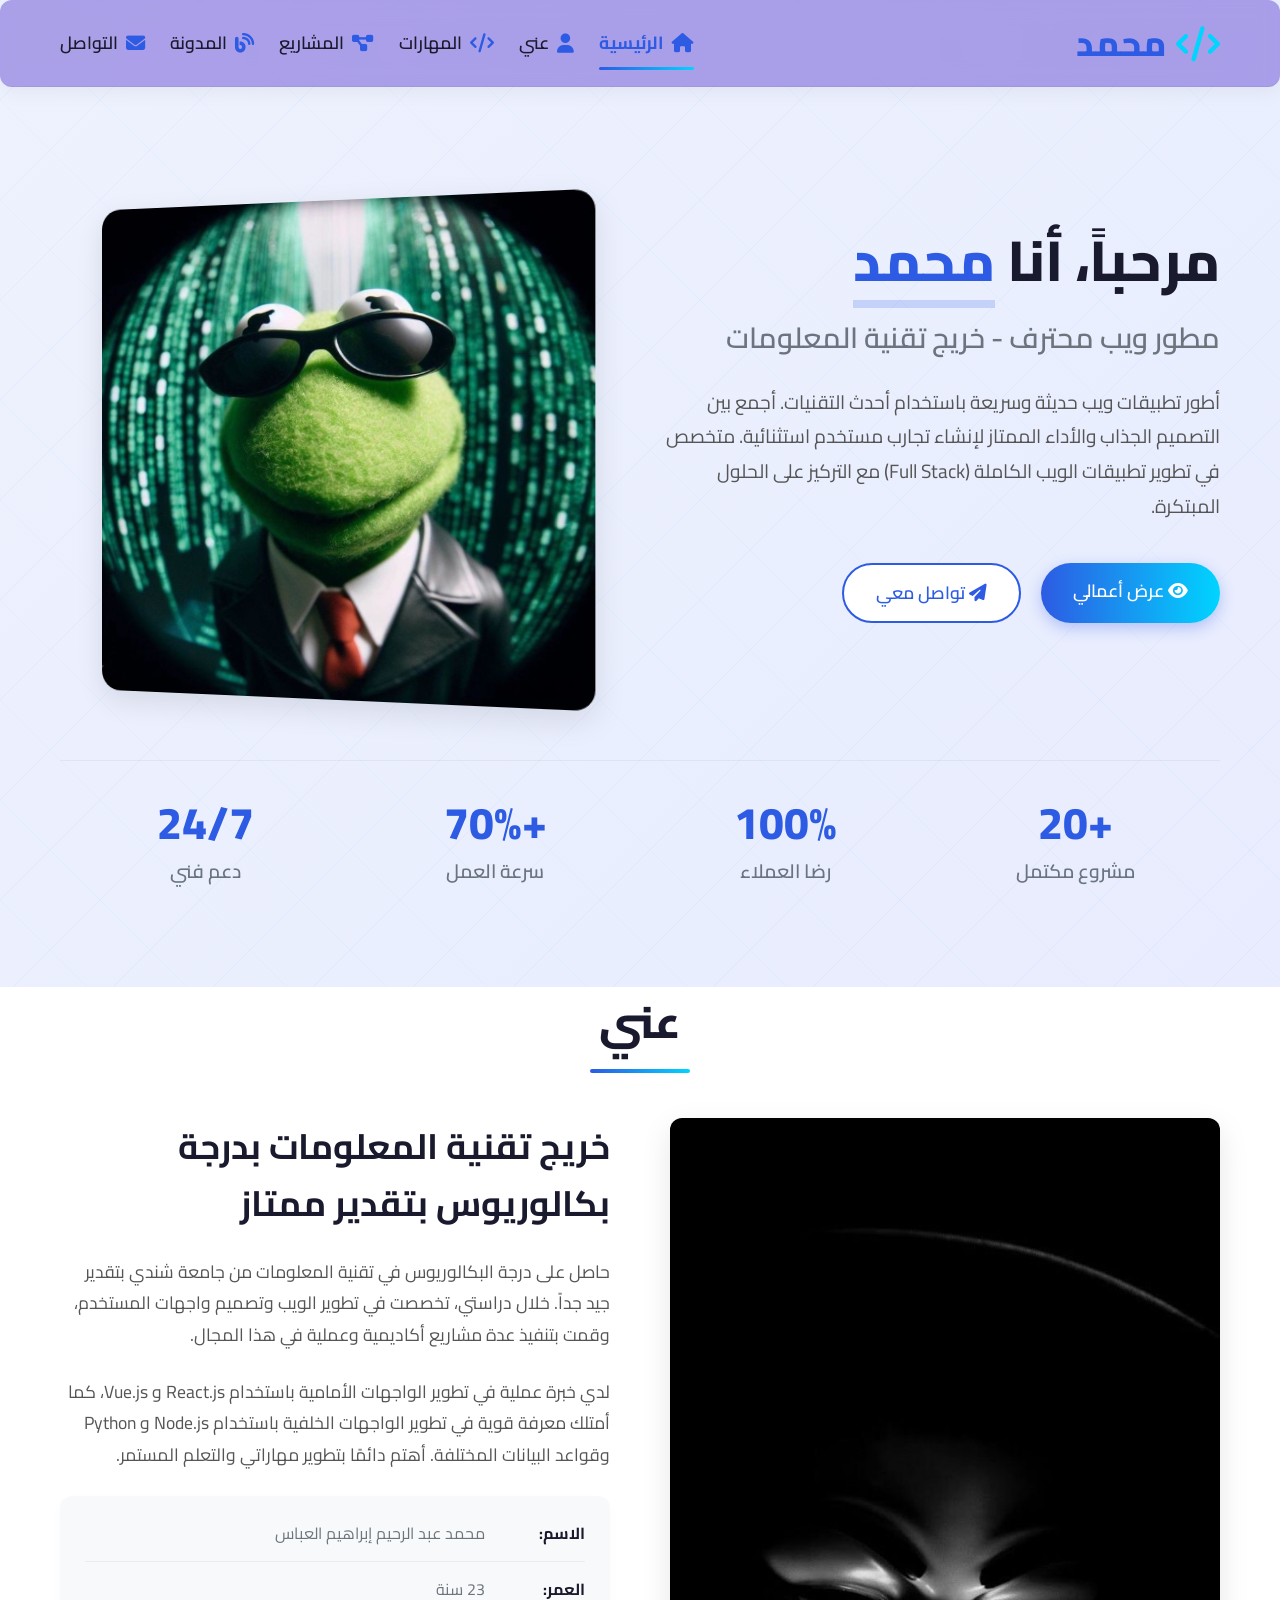
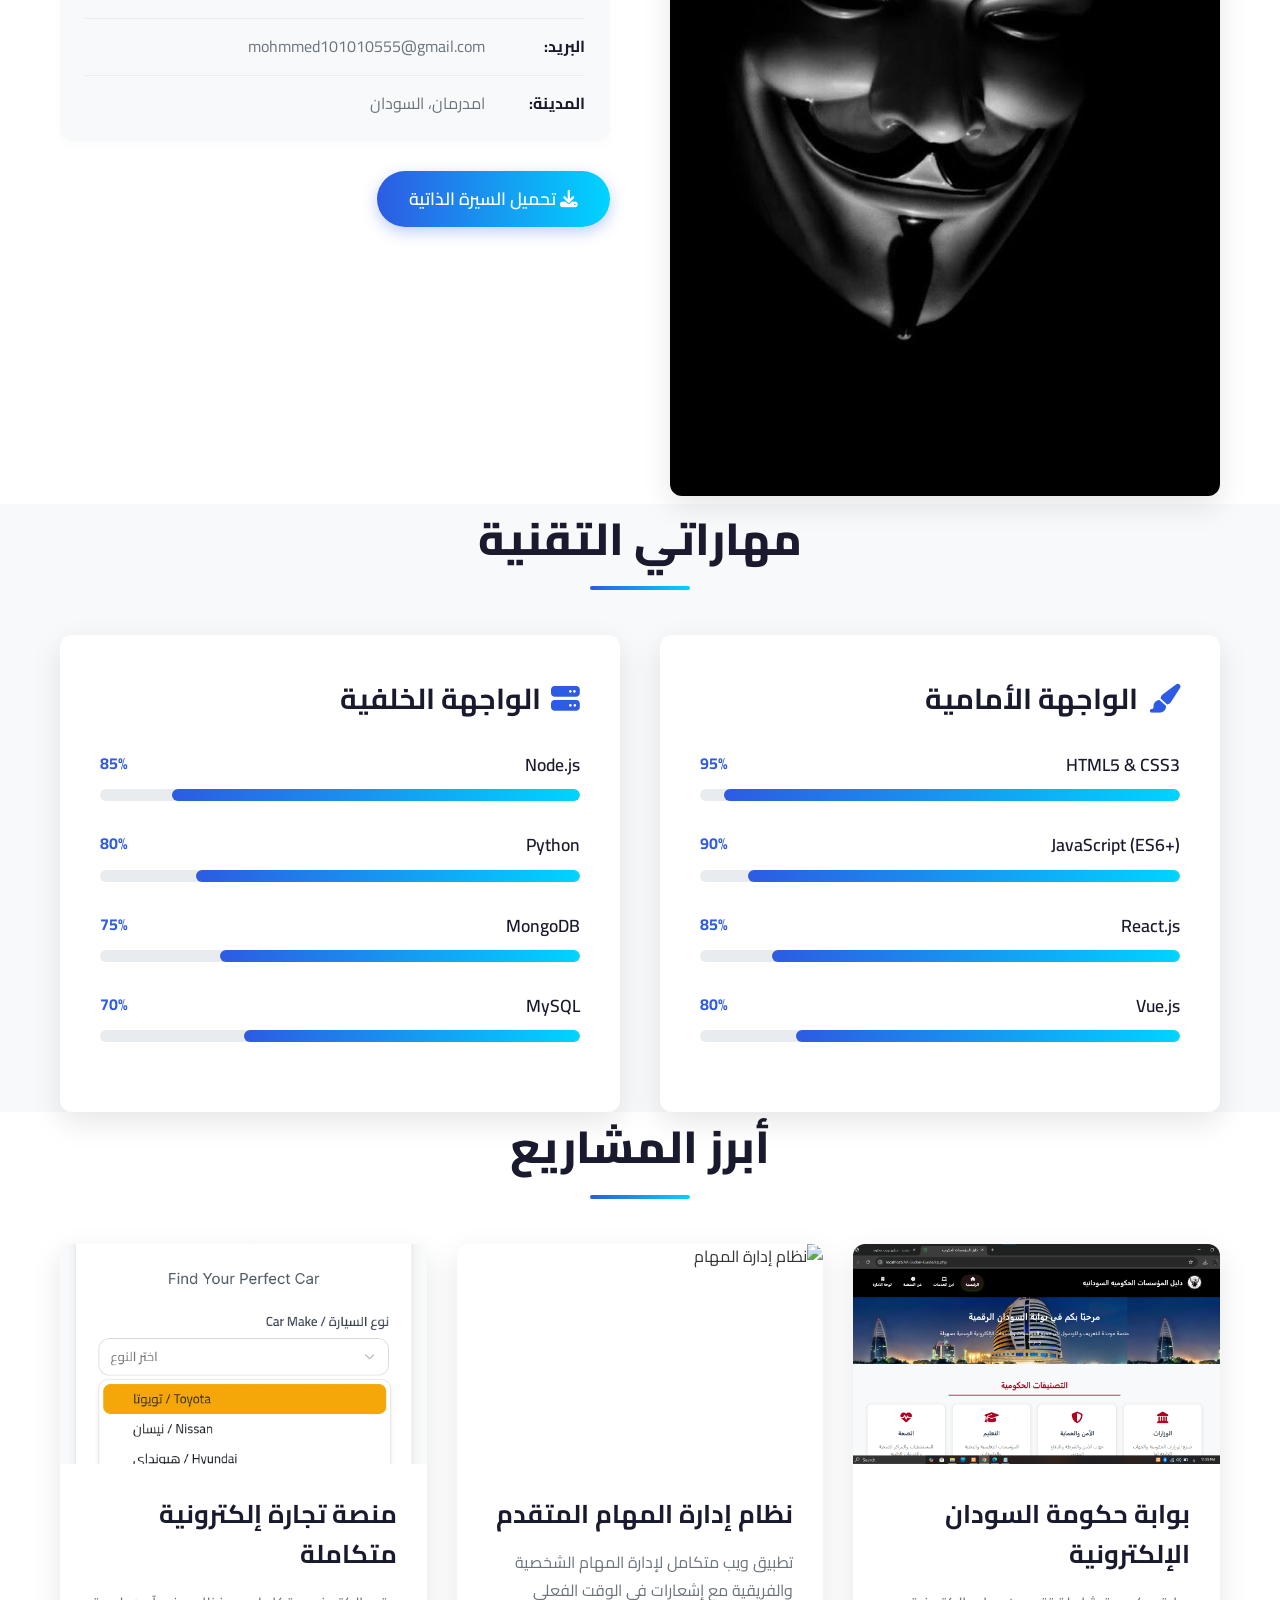
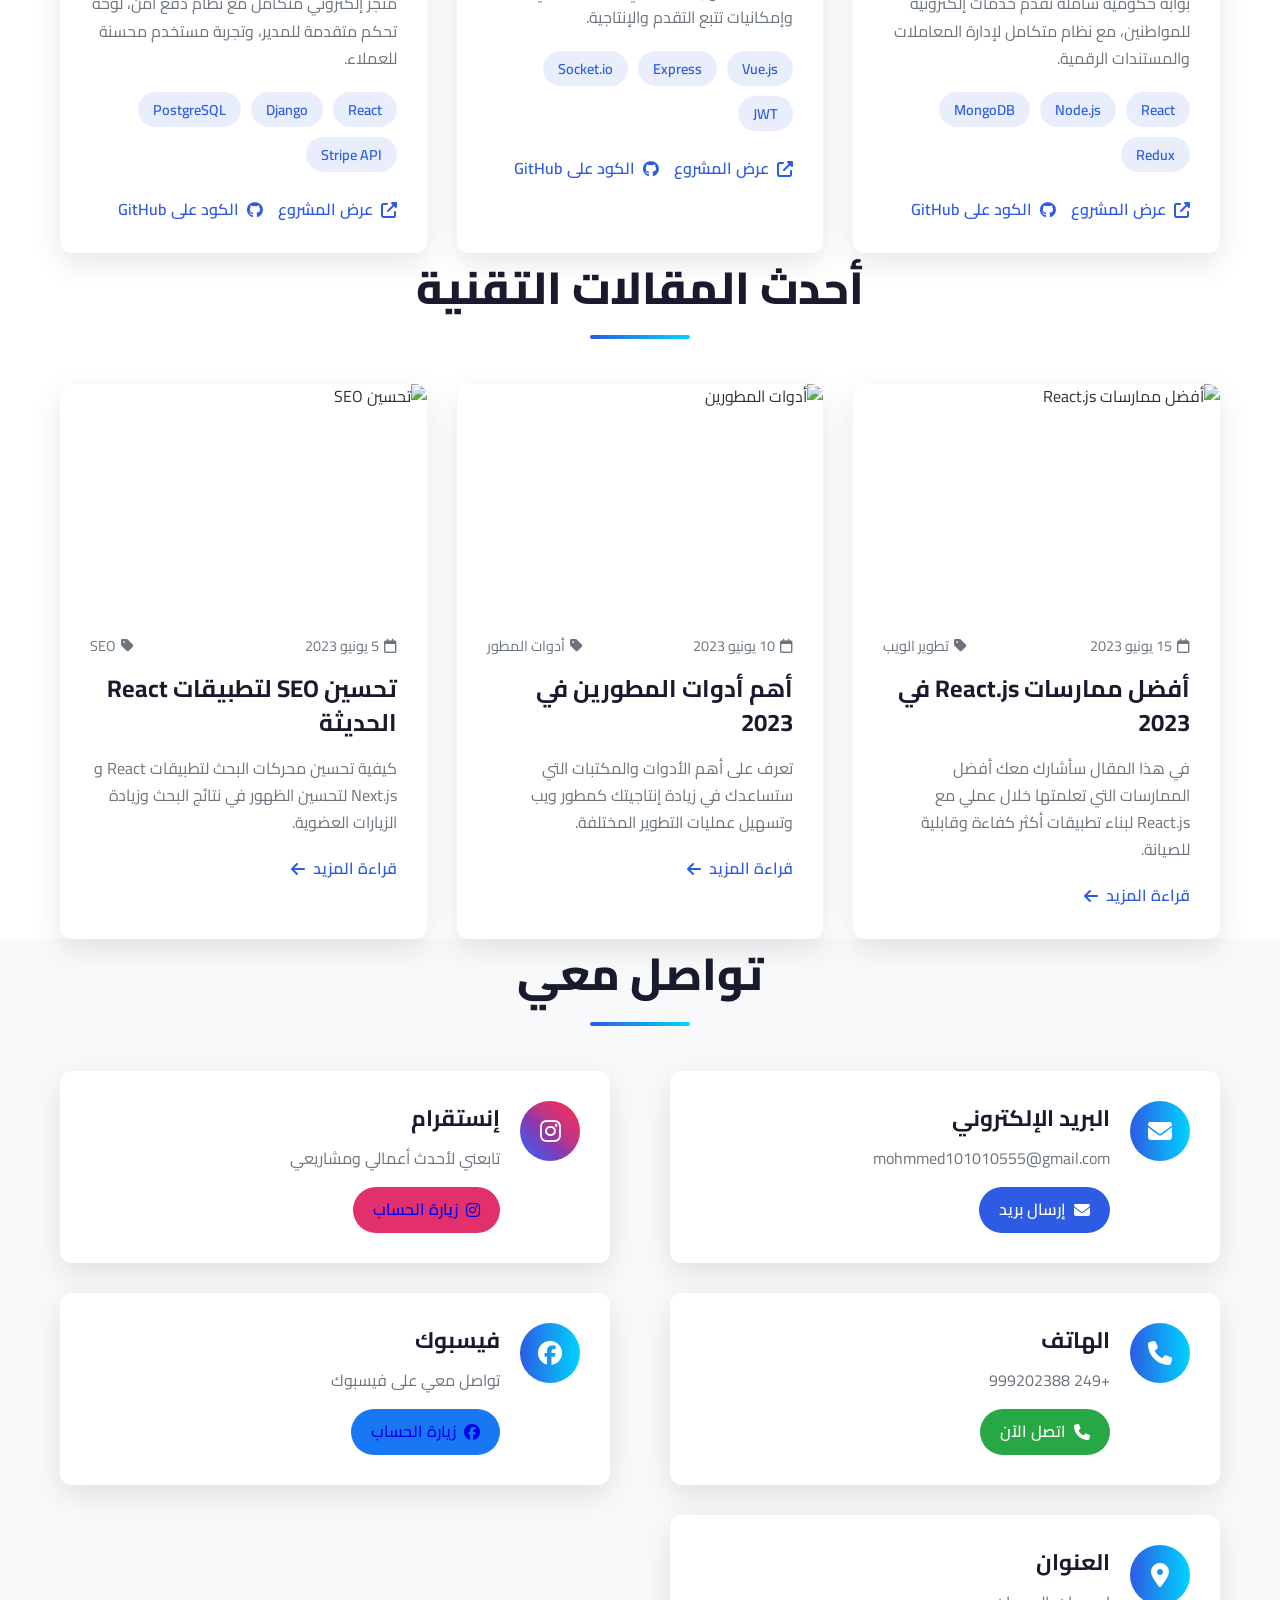
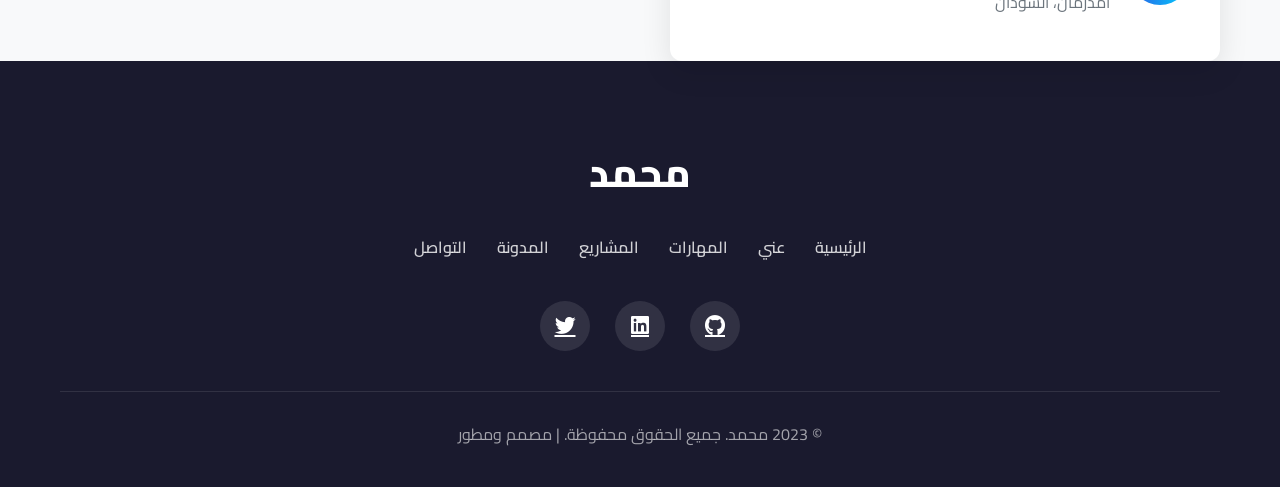
==== cv/index.html @ b3255bd5 "Add files via upload" ====
<!DOCTYPE html>
<html lang="ar" dir="rtl">
<head>
    <meta charset="UTF-8">
    <meta name="viewport" content="width=device-width, initial-scale=1.0">
    <title>محمد - مطور ويب </title>
    <link rel="stylesheet" href="https://cdnjs.cloudflare.com/ajax/libs/font-awesome/6.4.0/css/all.min.css">
    <link rel="stylesheet" href="https://cdnjs.cloudflare.com/ajax/libs/font-awesome/6.4.0/css/all.min.css">
    <link rel="preconnect" href="https://fonts.googleapis.com">
    <link rel="icon" href="logo.ico" type="image/x-icon">
    <link rel="preconnect" href="https://fonts.gstatic.com" crossorigin>
    <link href="https://fonts.googleapis.com/css2?family=Cairo:wght@300;400;600;700;800&display=swap" rel="stylesheet">
<link rel="stylesheet" href="222.css">
</head>
<body>
    <!-- شريط التنقل العلوي -->
    <nav class="top-navbar" id="topNavbar">
        <div class="container">
            <div class="top-nav-container">
                <a href="#home" class="top-nav-logo">
                    <i class="fas fa-code"></i> محمد
                </a>
                <ul class="top-nav-menu" id="topNavMenu">
                    <li class="top-nav-item">
                        <a href="#home" class="top-nav-link active">
                            <i class="fas fa-home"></i> الرئيسية
                        </a>
                    </li>
                    <li class="top-nav-item">
                        <a href="#about" class="top-nav-link">
                            <i class="fas fa-user"></i> عني
                        </a>
                    </li>
                    <li class="top-nav-item">
                        <a href="#skills" class="top-nav-link">
                            <i class="fas fa-code"></i> المهارات
                        </a>
                    </li>
                    <li class="top-nav-item">
                        <a href="#projects" class="top-nav-link">
                            <i class="fas fa-project-diagram"></i> المشاريع
                        </a>
                    </li>
                    <li class="top-nav-item">
                        <a href="#blog" class="top-nav-link">
                            <i class="fas fa-blog"></i> المدونة
                        </a>
                    </li>
                    <li class="top-nav-item">
                        <a href="#contact" class="top-nav-link">
                            <i class="fas fa-envelope"></i> التواصل
                        </a>
                    </li>
                </ul>
                <button class="top-nav-toggle" id="topNavToggle">
                    <i class="fas fa-bars"></i>
                </button>
            </div>
        </div>
    </nav>

    <!-- الأقسام الرئيسية -->
    <main>
        <!-- قسم الرئيسية المحسن -->
        <section id="home" class="section hero-section">
            <div class="container">
                <div class="hero-content">
                    <div class="hero-text">
                        <h1 class="hero-title">مرحباً، أنا <span>محمد</span></h1>
                        <h2 class="hero-subtitle">مطور ويب محترف - خريج تقنية المعلومات</h2>
                        <p class="hero-description">
                            أطور تطبيقات ويب حديثة وسريعة باستخدام أحدث التقنيات. أجمع بين التصميم الجذاب والأداء الممتاز لإنشاء تجارب مستخدم استثنائية. متخصص في تطوير تطبيقات الويب الكاملة (Full Stack) مع التركيز على الحلول المبتكرة.
                        </p>
                        <div class="hero-buttons">
                            <a href="#projects" class="btn btn-primary">
                                <i class="fas fa-eye"></i> عرض أعمالي
                            </a>
                            <a href="#contact" class="btn btn-secondary">
                                <i class="fas fa-paper-plane"></i> تواصل معي
                            </a>
                        </div>
                    </div>
                    <div class="hero-image">
                        <img src="c1v.jpg" alt="محمد - مطور ويب محترف">
                    </div>
                </div>
                
                <!-- إحصائيات محسنة -->
                <div class="hero-stats">
                    <div class="stat-item">
                        <span class="stat-number">+20</span>
                        <span class="stat-label">مشروع مكتمل</span>
                    </div>
                    <div class="stat-item">
                        <span class="stat-number">100%</span>
                        <span class="stat-label">رضا العملاء</span>
                    </div>
                    <div class="stat-item">
                        <span class="stat-number">+70%</span>
                        <span class="stat-label">سرعة العمل</span>
                    </div>
                    <div class="stat-item">
                        <span class="stat-number">24/7</span>
                        <span class="stat-label">دعم فني</span>
                    </div>
                </div>
            </div>
        </section>

        <!-- قسم عني المحسن -->
        <section id="about" class="section about-section">
            <div class="container">
                <h2 class="section-title">عني</h2>
                <div class="about-content">
                    <div class="about-image">
                        <img src="nf.jpg" alt="عن محمد - مطور ويب">
                    </div>
                    <div class="about-text">
                        <h3>خريج تقنية المعلومات بدرجة بكالوريوس بتقدير ممتاز</h3>
                        <p>
                            حاصل على درجة البكالوريوس في تقنية المعلومات من جامعة شندي بتقدير جيد جداً. خلال دراستي، تخصصت في تطوير الويب وتصميم واجهات المستخدم، وقمت بتنفيذ عدة مشاريع أكاديمية وعملية في هذا المجال.
                        </p>
                        <p>
                            لدي خبرة عملية في تطوير الواجهات الأمامية باستخدام React.js و Vue.js، كما أمتلك معرفة قوية في تطوير الواجهات الخلفية باستخدام Node.js و Python وقواعد البيانات المختلفة. أهتم دائمًا بتطوير مهاراتي والتعلم المستمر.
                        </p>
                        <div class="about-info">
                            <div class="info-item">
                                <span class="info-label">الاسم:</span>
                                <span class="info-value">محمد عبد الرحيم إبراهيم العباس</span>
                            </div>
                            <div class="info-item">
                                <span class="info-label">العمر:</span>
                                <span class="info-value">23 سنة</span>
                            </div>
                            <div class="info-item">
                                <span class="info-label">البريد:</span>
                                <span class="info-value">mohmmed101010555@gmail.com</span>
                            </div>
                            <div class="info-item">
                                <span class="info-label">المدينة:</span>
                                <span class="info-value">امدرمان، السودان</span>
                            </div>
                        </div>
                        <!-- زر تحميل السيرة الذاتية - اضغط في قسم عني -->
<a href="CV_Mohammed.pdf" class="btn btn-primary" id="downloadCvBtn" download="سيرة_محمد_الذاتية.pdf">
    <i class="fas fa-download"></i> تحميل السيرة الذاتية
</a>
                    </div>
                </div>
            </div>
        </section>

        <!-- قسم المهارات المحسن -->
        <section id="skills" class="section skills-section">
            <div class="container">
                <h2 class="section-title">مهاراتي التقنية</h2>
                <div class="skills-container">
                    <div class="skill-category">
                        <h3 class="skill-category-title">
                            <i class="fas fa-paint-brush"></i> الواجهة الأمامية
                        </h3>
                        <div class="skill-items">
                            <div class="skill-item">
                                <div class="skill-info">
                                    <span class="skill-name">HTML5 & CSS3</span>
                                    <span class="skill-percent">95%</span>
                                </div>
                                <div class="skill-bar">
                                    <div class="skill-progress" style="width: 95%"></div>
                                </div>
                            </div>
                            <div class="skill-item">
                                <div class="skill-info">
                                    <span class="skill-name">JavaScript (ES6+)</span>
                                    <span class="skill-percent">90%</span>
                                </div>
                                <div class="skill-bar">
                                    <div class="skill-progress" style="width: 90%"></div>
                                </div>
                            </div>
                            <div class="skill-item">
                                <div class="skill-info">
                                    <span class="skill-name">React.js</span>
                                    <span class="skill-percent">85%</span>
                                </div>
                                <div class="skill-bar">
                                    <div class="skill-progress" style="width: 85%"></div>
                                </div>
                            </div>
                            <div class="skill-item">
                                <div class="skill-info">
                                    <span class="skill-name">Vue.js</span>
                                    <span class="skill-percent">80%</span>
                                </div>
                                <div class="skill-bar">
                                    <div class="skill-progress" style="width: 80%"></div>
                                </div>
                            </div>
                        </div>
                    </div>
                    <div class="skill-category">
                        <h3 class="skill-category-title">
                            <i class="fas fa-server"></i> الواجهة الخلفية
                        </h3>
                        <div class="skill-items">
                            <div class="skill-item">
                                <div class="skill-info">
                                    <span class="skill-name">Node.js</span>
                                    <span class="skill-percent">85%</span>
                                </div>
                                <div class="skill-bar">
                                    <div class="skill-progress" style="width: 85%"></div>
                                </div>
                            </div>
                            <div class="skill-item">
                                <div class="skill-info">
                                    <span class="skill-name">Python</span>
                                    <span class="skill-percent">80%</span>
                                </div>
                                <div class="skill-bar">
                                    <div class="skill-progress" style="width: 80%"></div>
                                </div>
                            </div>
                            <div class="skill-item">
                                <div class="skill-info">
                                    <span class="skill-name">MongoDB</span>
                                    <span class="skill-percent">75%</span>
                                </div>
                                <div class="skill-bar">
                                    <div class="skill-progress" style="width: 75%"></div>
                                </div>
                            </div>
                            <div class="skill-item">
                                <div class="skill-info">
                                    <span class="skill-name">MySQL</span>
                                    <span class="skill-percent">70%</span>
                                </div>
                                <div class="skill-bar">
                                    <div class="skill-progress" style="width: 70%"></div>
                                </div>
                            </div>
                        </div>
                    </div>
                </div>
            </div>
        </section>

        <!-- قسم المشاريع المحسن -->
        <section id="projects" class="section projects-section">
            <div class="container">
                <h2 class="section-title">أبرز المشاريع</h2>
                <div class="projects-grid">
                    <div class="project-card">
                        <div class="project-image">
                            <img src="sud.png" alt="بوابة حكومة السودان الإلكترونية">
                        </div>
                        <div class="project-content">
                            <h3 class="project-title">بوابة حكومة السودان الإلكترونية</h3>
                            <p class="project-description">
                                بوابة حكومية شاملة تقدم خدمات إلكترونية للمواطنين، مع نظام متكامل لإدارة المعاملات والمستندات الرقمية.
                            </p>
                            <div class="project-tech">
                                <span class="tech-tag">React</span>
                                <span class="tech-tag">Node.js</span>
                                <span class="tech-tag">MongoDB</span>
                                <span class="tech-tag">Redux</span>
                            </div>
                            <div class="project-links">
                                <a href="http://localhost/AA-Sudan-Guide/sp.php" class="project-link">
                                    <i class="fas fa-external-link-alt"></i> عرض المشروع
                                </a>
                                <a href="#" class="project-link">
                                    <i class="fab fa-github"></i> الكود على GitHub
                                </a>
                            </div>
                        </div>
                    </div>
                    <div class="project-card">
                        <div class="project-image">
                            <img src="https://images.unsplash.com/photo-1460925895917-afdab827c52f?ixlib=rb-4.0.3&auto=format&fit=crop&w=1115&q=80" alt="نظام إدارة المهام">
                        </div>
                        <div class="project-content">
                            <h3 class="project-title">نظام إدارة المهام المتقدم</h3>
                            <p class="project-description">
                                تطبيق ويب متكامل لإدارة المهام الشخصية والفريقية مع إشعارات في الوقت الفعلي وإمكانيات تتبع التقدم والإنتاجية.
                            </p>
                            <div class="project-tech">
                                <span class="tech-tag">Vue.js</span>
                                <span class="tech-tag">Express</span>
                                <span class="tech-tag">Socket.io</span>
                                <span class="tech-tag">JWT</span>
                            </div>
                            <div class="project-links">
                                <a href="http://localhost/shope/Color.php" class="project-link">
                                    <i class="fas fa-external-link-alt"></i> عرض المشروع
                                </a>
                                <a href="#" class="project-link">
                                    <i class="fab fa-github"></i> الكود على GitHub
                                </a>
                            </div>
                        </div>
                    </div>
                    <div class="project-card">
                        <div class="project-image">
                            <img src="sc.jpg" alt="متجر إلكتروني">
                        </div>
                        <div class="project-content">
                            <h3 class="project-title">منصة تجارة إلكترونية متكاملة</h3>
                            <p class="project-description">
                                متجر إلكتروني متكامل مع نظام دفع آمن، لوحة تحكم متقدمة للمدير، وتجربة مستخدم محسنة للعملاء.
                            </p>
                            <div class="project-tech">
                                <span class="tech-tag">React</span>
                                <span class="tech-tag">Django</span>
                                <span class="tech-tag">PostgreSQL</span>
                                <span class="tech-tag">Stripe API</span>
                            </div>
                            <div class="project-links">
                                <a href="#" class="project-link">
                                    <i class="fas fa-external-link-alt"></i> عرض المشروع
                                </a>
                                <a href="#" class="project-link">
                                    <i class="fab fa-github"></i> الكود على GitHub
                                </a>
                            </div>
                        </div>
                    </div>
                </div>
            </div>
        </section>

        <!-- قسم المدونة المحسن -->
        <section id="blog" class="section blog-section">
            <div class="container">
                <h2 class="section-title">أحدث المقالات التقنية</h2>
                <div class="blog-grid">
                    <article class="blog-card">
                        <div class="blog-image">
                            <img src="https://images.unsplash.com/photo-1555066931-4365d14bab8c?ixlib=rb-4.0.3&auto=format&fit=crop&w=1170&q=80" alt="أفضل ممارسات React.js">
                        </div>
                        <div class="blog-content">
                            <div class="blog-meta">
                                <span class="blog-date">
                                    <i class="far fa-calendar"></i> 15 يونيو 2023
                                </span>
                                <span class="blog-category">
                                    <i class="fas fa-tag"></i> تطوير الويب
                                </span>
                            </div>
                            <h3 class="blog-title">أفضل ممارسات React.js في 2023</h3>
                            <p class="blog-excerpt">
                                في هذا المقال سأشارك معك أفضل الممارسات التي تعلمتها خلال عملي مع React.js لبناء تطبيقات أكثر كفاءة وقابلية للصيانة.
                            </p>
                            <a href="#" class="blog-link">
                                قراءة المزيد <i class="fas fa-arrow-left"></i>
                            </a>
                        </div>
                    </article>
                    <article class="blog-card">
                        <div class="blog-image">
                            <img src="https://images.unsplash.com/photo-1627398242454-45a1465c2479?ixlib=rb-4.0.3&auto=format&fit=crop&w=1074&q=80" alt="أدوات المطورين">
                        </div>
                        <div class="blog-content">
                            <div class="blog-meta">
                                <span class="blog-date">
                                    <i class="far fa-calendar"></i> 10 يونيو 2023
                                </span>
                                <span class="blog-category">
                                    <i class="fas fa-tag"></i> أدوات المطور
                                </span>
                            </div>
                            <h3 class="blog-title">أهم أدوات المطورين في 2023</h3>
                            <p class="blog-excerpt">
                                تعرف على أهم الأدوات والمكتبات التي ستساعدك في زيادة إنتاجيتك كمطور ويب وتسهيل عمليات التطوير المختلفة.
                            </p>
                            <a href="#" class="blog-link">
                                قراءة المزيد <i class="fas fa-arrow-left"></i>
                            </a>
                        </div>
                    </article>
                    <article class="blog-card">
                        <div class="blog-image">
                            <img src="https://images.unsplash.com/photo-1558494949-ef010cbdcc31?ixlib=rb-4.0.3&auto=format&fit=crop&w=1074&q=80" alt="تحسين SEO">
                        </div>
                        <div class="blog-content">
                            <div class="blog-meta">
                                <span class="blog-date">
                                    <i class="far fa-calendar"></i> 5 يونيو 2023
                                </span>
                                <span class="blog-category">
                                    <i class="fas fa-tag"></i> SEO
                                </span>
                            </div>
                            <h3 class="blog-title">تحسين SEO لتطبيقات React الحديثة</h3>
                            <p class="blog-excerpt">
                                كيفية تحسين محركات البحث لتطبيقات React و Next.js لتحسين الظهور في نتائج البحث وزيادة الزيارات العضوية.
                            </p>
                            <a href="#" class="blog-link">
                                قراءة المزيد <i class="fas fa-arrow-left"></i>
                            </a>
                        </div>
                    </article>
                </div>
            </div>
        </section>

        <!-- قسم التواصل -->
<section id="contact" class="section contact-section">
    <div class="container">
        <h2 class="section-title">تواصل معي</h2>
        
        <div class="contact-container">
            <!-- البطاقات الحالية (البريد، الهاتف، العنوان) -->
            <div class="contact-info">
                <div class="contact-info-item">
                    <div class="contact-icon">
                        <i class="fas fa-envelope"></i>
                    </div>
                    <div class="contact-details">
                        <h3>البريد الإلكتروني</h3>
                        <p>mohmmed101010555@gmail.com</p>
                        <div class="contact-actions">
                            <a href="mailto:mohmmed101010555@gmail.com" class="contact-btn email">
                                <i class="fas fa-envelope"></i> إرسال بريد
                            </a>
                        </div>
                    </div>
                </div>
                
                <div class="contact-info-item">
                    <div class="contact-icon">
                        <i class="fas fa-phone"></i>
                    </div>
                    <div class="contact-details">
                        <h3>الهاتف</h3>
                        <p>+249 999202388</p>
                        <div class="contact-actions">
                            <a href="tel:+249999202388" class="contact-btn call">
                                <i class="fas fa-phone"></i> اتصل الآن
                            </a>
                        </div>
                    </div>
                </div>
                
                <div class="contact-info-item">
                    <div class="contact-icon">
                        <i class="fas fa-map-marker-alt"></i>
                    </div>
                    <div class="contact-details">
                        <h3>العنوان</h3>
                        <p>امدرمان، السودان</p>
                    </div>
                </div>
            </div>
            
            <!-- البطاقات الجديدة بنفس التنسيق -->
            <div class="contact-info social-media-section">
               
                
                <!-- بطاقة إنستقرام -->
                <div class="contact-info-item social-item">
                    <div class="contact-icon" style="background: linear-gradient(45deg, #405DE6, #5851DB, #833AB4, #C13584, #E1306C, #FD1D1D);">
                        <i class="fab fa-instagram"></i>
                    </div>
                    <div class="contact-details">
                        <h3>إنستقرام</h3>
                        <p>تابعني لأحدث أعمالي ومشاريعي</p>
                        <div class="contact-actions">
                            <a href="https://instagram.com/oz3ai" target="_blank" class="contact-btn" style="background-color: #E1306C;">
                                <i class="fab fa-instagram"></i> زيارة الحساب
                            </a>
                        </div>
                    </div>
                </div>
                
              
                
                <!-- بطاقة فيسبوك -->
                <div class="contact-info-item social-item">
                    <div class="contact-icon" style="background-color: #1877F2;">
                        <i class="fab fa-facebook"></i>
                    </div>
                    <div class="contact-details">
                        <h3>فيسبوك</h3>
                        <p>تواصل معي على فيسبوك</p>
                        <div class="contact-actions">
                            <a href="https://facebook.com/x3ibs" target="_blank" class="contact-btn" style="background-color: #1877F2;">
                                <i class="fab fa-facebook"></i> زيارة الحساب
                            </a>
                        </div>
                    </div>
                </div>
            </div>
        </div>
    </div>
</section>
    </main>

    <!-- الفوتر المحسن -->
    <footer class="footer">
        <div class="container">
            <div class="footer-content">
                <div class="footer-logo">
                    <a href="#home">محمد</a>
                </div>
                <div class="footer-links">
                    <a href="#home">الرئيسية</a>
                    <a href="#about">عني</a>
                    <a href="#skills">المهارات</a>
                    <a href="#projects">المشاريع</a>
                    <a href="#blog">المدونة</a>
                    <a href="#contact">التواصل</a>
                </div>
                <div class="footer-social">
                    <a href="https://github.com/m3ibs">
                        <i class="fab fa-github"></i>
                    </a>
                    <a href="https://www.linkedin.com/in/muhammad-abdul-rahim-ibrahim-al-abbas-1520483a5?utm_source=share&utm_campaign=share_via&utm_content=profile&utm_medium=android_app">
                        <i class="fab fa-linkedin"></i>
                    </a>
                    <a href="https://x.com/x3ibs">
                        <i class="fab fa-twitter"></i>
                    </a>
                    
                </div>
                <div class="footer-copyright">
                    <p>© 2023 محمد. جميع الحقوق محفوظة. | مصمم ومطور </p>
                </div>
            </div>
        </div>
    </footer>

    <!-- زر العودة إلى الأعلى -->
    <a href="#home" class="back-to-top" id="backToTop">
        <i class="fas fa-chevron-up"></i>
    </a>

    <script>
        document.addEventListener('DOMContentLoaded', function() {
            // العناصر الرئيسية
            const topNavbar = document.getElementById('topNavbar');
            const topNavToggle = document.getElementById('topNavToggle');
            const topNavMenu = document.getElementById('topNavMenu');
            const navLinks = document.querySelectorAll('.top-nav-link');
            const backToTop = document.getElementById('backToTop');
            
            // تغيير خلفية الشريط عند التمرير
            window.addEventListener('scroll', function() {
                // الشريط العلوي
                if (window.scrollY > 50) {
                    topNavbar.classList.add('scrolled');
                } else {
                    topNavbar.classList.remove('scrolled');
                }
                
                // زر العودة للأعلى
                if (window.scrollY > 300) {
                    backToTop.classList.add('active');
                } else {
                    backToTop.classList.remove('active');
                }
                
                // تحديد القسم النشط في الشريط
                let current = '';
                const sections = document.querySelectorAll('section');
                
                sections.forEach(section => {
                    const sectionTop = section.offsetTop;
                    const sectionHeight = section.clientHeight;
                    
                    if (scrollY >= (sectionTop - 150)) {
                        current = section.getAttribute('id');
                    }
                });
                
                navLinks.forEach(link => {
                    link.classList.remove('active');
                    if (link.getAttribute('href') === `#${current}`) {
                        link.classList.add('active');
                    }
                });
            });
            
            // فتح/إغلاق القائمة في الهواتف
            topNavToggle.addEventListener('click', function() {
                topNavMenu.classList.toggle('active');
                topNavToggle.innerHTML = topNavMenu.classList.contains('active') 
                    ? '<i class="fas fa-times"></i>' 
                    : '<i class="fas fa-bars"></i>';
            });
            
            // إغلاق القائمة عند النقر على رابط
            navLinks.forEach(link => {
                link.addEventListener('click', function() {
                    topNavMenu.classList.remove('active');
                    topNavToggle.innerHTML = '<i class="fas fa-bars"></i>';
                });
            });
            
            // التمرير السلس عند النقر على الروابط
            document.querySelectorAll('a[href^="#"]').forEach(anchor => {
                anchor.addEventListener('click', function(e) {
                    const targetId = this.getAttribute('href');
                    
                    if (targetId === '#') return;
                    
                    e.preventDefault();
                    const targetElement = document.querySelector(targetId);
                    
                    if (targetElement) {
                        window.scrollTo({
                            top: targetElement.offsetTop - 80,
                            behavior: 'smooth'
                        });
                    }
                });
            });
            
            // تفعيل التمرير عند التحميل الأولي
            if (window.location.hash) {
                setTimeout(() => {
                    const targetElement = document.querySelector(window.location.hash);
                    if (targetElement) {
                        window.scrollTo({
                            top: targetElement.offsetTop - 80,
                            behavior: 'smooth'
                        });
                    }
                }, 100);
            }
            
            // تفعيل أشرطة التقدم في المهارات عند التمرير إليها
            const skillProgressBars = document.querySelectorAll('.skill-progress');
            
            const animateSkillBars = () => {
                skillProgressBars.forEach(bar => {
                    const width = bar.style.width;
                    bar.style.width = '0%';
                    
                    setTimeout(() => {
                        bar.style.width = width;
                    }, 300);
                });
            };
            
            // تفعيل الرسوم المتحركة عند ظهور قسم المهارات
            const skillsSection = document.getElementById('skills');
            const observer = new IntersectionObserver((entries) => {
                entries.forEach(entry => {
                    if (entry.isIntersecting) {
                        animateSkillBars();
                        observer.unobserve(entry.target);
                    }
                });
            }, { threshold: 0.3 });
            
            if (skillsSection) {
                observer.observe(skillsSection);
            }
            
            // تفعيل نموذج الاتصال
            const contactForm = document.getElementById('contactForm');
            if (contactForm) {
                contactForm.addEventListener('submit', function(e) {
                    e.preventDefault();
                    
                    // هنا يمكنك إضافة كود إرسال النموذج
                    alert('شكراً لك! سيتم الرد على رسالتك في أقرب وقت ممكن.');
                    contactForm.reset();
                });
            }
        });
    </script>
</body>
</html>
---- cv/222.css ----
/* تنسيقات عامة */
        :root {
            --primary-color: #2d5be3;
            --secondary-color: #00d4ff;
            --dark-color: #1a1a2e;
            --light-color: #f8f9fa;
            --gray-color: #6c757d;
            --success-color: #28a745;
            --warning-color: #ffc107;
            --danger-color: #dc3545;
            --transition: all 0.3s ease;
            --shadow: 0 10px 30px rgba(0, 0, 0, 0.1);
            --border-radius: 12px;
        }
        
        * {
            margin: 0;
            padding: 0;
            box-sizing: border-box;
        }
        
        body {
            font-family: 'Cairo', sans-serif;
            line-height: 1.6;
            color: #333;
            background-color: #fff;
            overflow-x: hidden;
        }
        
        .container {
            width: 100%;
            max-width: 1200px;
            margin: 0 auto;
            padding: 0 20px;
        }
        
        .section {
            padding: 0px 0;
        }
        
        .section-title {
            text-align: center;
            font-size: 2.8rem;
            margin-bottom: 60px;
            position: relative;
            color: var(--dark-color);
            font-weight: 800;
        }
        
        .section-title::after {
            content: '';
            position: absolute;
            width: 100px;
            height: 4px;
            background: linear-gradient(to right, var(--primary-color), var(--secondary-color));
            bottom: -15px;
            right: 50%;
            transform: translateX(50%);
            border-radius: 2px;
        }
        
        .btn {
            display: inline-block;
            padding: 14px 32px;
            border-radius: 50px;
            text-decoration: none;
            font-weight: 600;
            font-size: 1.1rem;
            transition: var(--transition);
            cursor: pointer;
            border: none;
            outline: none;
            text-align: center;
        }
        
        .btn-primary {
            background: linear-gradient(to right, var(--primary-color), var(--secondary-color));
            color: white;
            box-shadow: 0 5px 15px rgba(45, 91, 227, 0.3);
        }
        
        .btn-primary:hover {
            transform: translateY(-5px);
            box-shadow: 0 10px 25px rgba(45, 91, 227, 0.4);
        }
        
        .btn-secondary {
            background-color: white;
            color: var(--primary-color);
            border: 2px solid var(--primary-color);
        }
        
        .btn-secondary:hover {
            background-color: var(--primary-color);
            color: white;
            transform: translateY(-5px);
        }
        
        /* شريط التنقل العلوي المحسن */
        .top-navbar {
            position: fixed;
            top: 0;
            right: 0;
            left: 0;
            z-index: 1000;
            background-color: rgb(85 55 205 / 44%);
            backdrop-filter: blur(10px);
            -webkit-backdrop-filter: blur(10px);
            border-bottom: 1px solid rgba(0, 0, 0, 0.05);
            transition: var(--transition);
            padding: 15px 0;
            box-shadow: 0 5px 20px rgba(0, 0, 0, 0.05);
            border-radius: var(--border-radius);
        }
        
        .top-navbar.scrolled {
            background-color: rgba(255, 255, 255, 0.98);
            padding: 10px 0;
            box-shadow: 0 10px 30px rgba(0, 0, 0, 0.1);
        }
        
        .top-nav-container {
            display: flex;
            justify-content: space-between;
            align-items: center;
        }
        
        .top-nav-logo {
            font-size: 2.2rem;
            font-weight: 800;
            color: var(--primary-color);
            text-decoration: none;
            transition: var(--transition);
            display: flex;
            align-items: center;
        }
        
        .top-nav-logo i {
            margin-left: 10px;
            color: var(--secondary-color);
        }
        
        .top-nav-logo:hover {
            transform: scale(1.05);
        }
        
        .top-nav-menu {
            display: flex;
            list-style: none;
            margin: 0;
            padding: 0;
        }
        
        .top-nav-item {
            margin-right: 25px;
        }
        
        .top-nav-link {
            color: var(--dark-color);
            text-decoration: none;
            font-weight: 600;
            font-size: 1.1rem;
            padding: 8px 0;
            position: relative;
            transition: var(--transition);
            display: flex;
            align-items: center;
        }
        
        .top-nav-link i {
            margin-left: 8px;
            font-size: 1.2rem;
            color: var(--primary-color);
        }
        
        .top-nav-link:hover {
            color: var(--primary-color);
        }
        
        .top-nav-link.active {
            color: var(--primary-color);
            font-weight: 700;
        }
        
        .top-nav-link.active::after {
            content: '';
            position: absolute;
            bottom: -5px;
            right: 0;
            width: 100%;
            height: 3px;
            background: linear-gradient(to right, var(--primary-color), var(--secondary-color));
            border-radius: 2px;
        }
        
        .top-nav-toggle {
            display: none;
            background: none;
            border: none;
            color: var(--primary-color);
            font-size: 1.8rem;
            cursor: pointer;
            padding: 5px;
            transition: var(--transition);
        }
        
        .top-nav-toggle:hover {
            color: var(--secondary-color);
        }
        
        /* تحسين قسم الهيرو */
        .hero-section {
            padding: 200px 0 100px;
            background: linear-gradient(135deg, #f5f7ff 0%, #eef1ff 100%);
            position: relative;
            overflow: hidden;
        }
        
        .hero-section::before {
            content: '';
            position: absolute;
            top: 0;
            right: 0;
            width: 100%;
            height: 100%;
            background-image: url('data:image/svg+xml;utf8,<svg xmlns="http://www.w3.org/2000/svg" width="100" height="100" viewBox="0 0 100 100"><rect fill="%232d5be3" opacity="0.03" width="100" height="100"/><path d="M0,0 L100,100" stroke="%2300d4ff" stroke-width="0.5" opacity="0.1"/><path d="M100,0 L0,100" stroke="%232d5be3" stroke-width="0.5" opacity="0.1"/></svg>');
            z-index: 0;
        }
        
        .hero-content {
            display: flex;
            align-items: center;
            justify-content: space-between;
            position: relative;
            z-index: 1;
        }
        
        .hero-text {
            flex: 1;
            padding-left: 50px;
        }
        
        .hero-title {
            font-size: 3.5rem;
            font-weight: 800;
            margin-bottom: 20px;
            color: var(--dark-color);
            line-height: 1.2;
        }
        
        .hero-title span {
            color: var(--primary-color);
            position: relative;
        }
        
        .hero-title span::after {
            content: '';
            position: absolute;
            bottom: 5px;
            right: 0;
            width: 100%;
            height: 8px;
            background-color: rgba(45, 91, 227, 0.2);
            z-index: -1;
        }
        
        .hero-subtitle {
            font-size: 1.8rem;
            color: var(--gray-color);
            margin-bottom: 25px;
            font-weight: 600;
        }
        
        .hero-description {
            font-size: 1.2rem;
            color: #555;
            margin-bottom: 40px;
            line-height: 1.8;
            max-width: 600px;
        }
        
        .hero-buttons {
            display: flex;
            gap: 20px;
            margin-bottom: 50px;
        }
        
        .hero-image {
            flex: 1;
            display: flex;
            justify-content: center;
            align-items: center;
        }
        
        .hero-image img {
            width: 100%;
            max-width: 500px;
            border-radius: 20px;
            box-shadow: var(--shadow);
            transform: perspective(1000px) rotateY(-10deg);
            transition: var(--transition);
        }
        
        .hero-image img:hover {
            transform: perspective(1000px) rotateY(0deg);
        }
        
        /* إحصائيات الهيرو المحسنة */
        .hero-stats {
            display: flex;
            justify-content: space-between;
            margin-top: 60px;
            padding-top: 40px;
            border-top: 1px solid rgba(0, 0, 0, 0.05);
        }
        
        .stat-item {
            text-align: center;
            flex: 1;
        }
        
        .stat-number {
            display: block;
            font-size: 2.8rem;
            font-weight: 800;
            color: var(--primary-color);
            margin-bottom: 10px;
            line-height: 1;
        }
        
        .stat-label {
            font-size: 1.2rem;
            color: var(--gray-color);
            font-weight: 600;
        }
        
        /* قسم عني المحسن */
        .about-section {
            background-color: #fff;
        }
        
        .about-content {
            display: flex;
           
            gap: 60px;
        }
        
        .about-image {
            flex: 1;
        }
        
        .about-image img {
            width: 100%;
            border-radius: var(--border-radius);
            box-shadow: var(--shadow);
            transition: var(--transition);
        }
        
        .about-image img:hover {
            transform: scale(1.02);
        }
        
        .about-text {
            flex: 1;
        }
        
        .about-text h3 {
            font-size: 2.2rem;
            color: var(--dark-color);
            margin-bottom: 25px;
            font-weight: 700;
        }
        
        .about-text p {
            font-size: 1.1rem;
            color: #555;
            margin-bottom: 25px;
            line-height: 1.8;
        }
        
        .about-info {
            background-color: #f8f9fa;
            padding: 25px;
            border-radius: var(--border-radius);
            margin-bottom: 30px;
            box-shadow: 0 5px 15px rgba(0, 0, 0, 0.02);
        }
        
        .info-item {
            display: flex;
            margin-bottom: 15px;
            padding-bottom: 15px;
            border-bottom: 1px solid rgba(0, 0, 0, 0.05);
        }
        
        .info-item:last-child {
            margin-bottom: 0;
            padding-bottom: 0;
            border-bottom: none;
        }
        
        .info-label {
            font-weight: 700;
            color: var(--dark-color);
            min-width: 100px;
        }
        
        .info-value {
            color: var(--gray-color);
        }
        
        /* قسم المهارات المحسن */
        .skills-section {
            background-color: #f8f9fa;
        }
        
        .skills-container {
            display: grid;
            grid-template-columns: repeat(auto-fit, minmax(500px, 1fr));
            gap: 40px;
        }
        
        .skill-category {
            background-color: white;
            padding: 40px;
            border-radius: var(--border-radius);
            box-shadow: var(--shadow);
            transition: var(--transition);
        }
        
        .skill-category:hover {
            transform: translateY(-10px);
            box-shadow: 0 15px 35px rgba(0, 0, 0, 0.1);
        }
        
        .skill-category-title {
            font-size: 1.8rem;
            color: var(--dark-color);
            margin-bottom: 30px;
            font-weight: 700;
            display: flex;
            align-items: center;
        }
        
        .skill-category-title i {
            margin-left: 10px;
            color: var(--primary-color);
        }
        
        .skill-item {
            margin-bottom: 30px;
        }
        
        .skill-info {
            display: flex;
            justify-content: space-between;
            margin-bottom: 10px;
        }
        
        .skill-name {
            font-weight: 600;
            color: var(--dark-color);
            font-size: 1.1rem;
        }
        
        .skill-percent {
            font-weight: 700;
            color: var(--primary-color);
        }
        
        .skill-bar {
            height: 12px;
            background-color: #e9ecef;
            border-radius: 6px;
            overflow: hidden;
        }
        
        .skill-progress {
            height: 100%;
            background: linear-gradient(to right, var(--primary-color), var(--secondary-color));
            border-radius: 6px;
            position: relative;
            transition: width 1.5s ease;
        }
        
        /* قسم المشاريع المحسن */
        .projects-grid {
            display: grid;
            grid-template-columns: repeat(auto-fill, minmax(350px, 1fr));
            gap: 30px;
        }
        
        .project-card {
            background-color: white;
            border-radius: var(--border-radius);
            overflow: hidden;
            box-shadow: var(--shadow);
            transition: var(--transition);
            height: 100%;
        }
        
        .project-card:hover {
            transform: translateY(-15px);
            box-shadow: 0 20px 40px rgba(0, 0, 0, 0.15);
        }
        
        .project-image {
            height: 220px;
            overflow: hidden;
        }
        
        .project-image img {
            width: 100%;
            height: 100%;
            object-fit: cover;
            transition: var(--transition);
        }
        
        .project-card:hover .project-image img {
            transform: scale(1.1);
        }
        
        .project-content {
            padding: 30px;
        }
        
        .project-title {
            font-size: 1.6rem;
            color: var(--dark-color);
            margin-bottom: 15px;
            font-weight: 700;
        }
        
        .project-description {
            color: var(--gray-color);
            margin-bottom: 20px;
            line-height: 1.7;
        }
        
        .project-tech {
            display: flex;
            flex-wrap: wrap;
            gap: 10px;
            margin-bottom: 25px;
        }
        
        .tech-tag {
            background-color: rgba(45, 91, 227, 0.1);
            color: var(--primary-color);
            padding: 6px 15px;
            border-radius: 50px;
            font-size: 0.9rem;
            font-weight: 600;
        }
        
        .project-links {
            display: flex;
            gap: 15px;
        }
        
        .project-link {
            color: var(--primary-color);
            text-decoration: none;
            font-weight: 600;
            display: flex;
            align-items: center;
            transition: var(--transition);
        }
        
        .project-link i {
            margin-left: 8px;
        }
        
        .project-link:hover {
            color: var(--secondary-color);
        }
        
        /* قسم المدونة المحسن */
        .blog-grid {
            display: grid;
            grid-template-columns: repeat(auto-fill, minmax(350px, 1fr));
            gap: 30px;
        }
        
        .blog-card {
            background-color: white;
            border-radius: var(--border-radius);
            overflow: hidden;
            box-shadow: var(--shadow);
            transition: var(--transition);
            height: 100%;
        }
        
        .blog-card:hover {
            transform: translateY(-10px);
            box-shadow: 0 15px 35px rgba(0, 0, 0, 0.1);
        }
        
        .blog-image {
            height: 220px;
            overflow: hidden;
        }
        
        .blog-image img {
            width: 100%;
            height: 100%;
            object-fit: cover;
            transition: var(--transition);
        }
        
        .blog-card:hover .blog-image img {
            transform: scale(1.1);
        }
        
        .blog-content {
            padding: 30px;
        }
        
        .blog-meta {
            display: flex;
            justify-content: space-between;
            margin-bottom: 15px;
            font-size: 0.9rem;
        }
        
        .blog-date, .blog-category {
            color: var(--gray-color);
            display: flex;
            align-items: center;
        }
        
        .blog-date i, .blog-category i {
            margin-left: 5px;
        }
        
        .blog-title {
            font-size: 1.5rem;
            color: var(--dark-color);
            margin-bottom: 15px;
            font-weight: 700;
            line-height: 1.4;
        }
        
        .blog-excerpt {
            color: var(--gray-color);
            margin-bottom: 20px;
            line-height: 1.7;
        }
        
        .blog-link {
            color: var(--primary-color);
            text-decoration: none;
            font-weight: 600;
            display: flex;
            align-items: center;
            transition: var(--transition);
        }
        
        .blog-link i {
            margin-right: 8px;
            transition: var(--transition);
        }
        
        .blog-link:hover {
            color: var(--secondary-color);
        }
        
        .blog-link:hover i {
            transform: translateX(5px);
        }
        
        /* قسم التواصل المحسن */
        .contact-section {
            background-color: #f8f9fa;
        }
        
        .contact-container {
            display: grid;
            grid-template-columns: 1fr 1fr;
            gap: 60px;
        }
        
        .contact-info {
            display: flex;
            flex-direction: column;
            gap: 30px;
        }
        
        .contact-info-item {
            display: flex;
            align-items: flex-start;
            background-color: white;
            padding: 30px;
            border-radius: var(--border-radius);
            box-shadow: var(--shadow);
            transition: var(--transition);
        }
        
        .contact-info-item:hover {
            transform: translateY(-5px);
            box-shadow: 0 15px 30px rgba(0, 0, 0, 0.1);
        }
        
        .contact-icon {
            width: 60px;
            height: 60px;
            background: linear-gradient(to right, var(--primary-color), var(--secondary-color));
            border-radius: 50%;
            display: flex;
            align-items: center;
            justify-content: center;
            margin-left: 20px;
            flex-shrink: 0;
        }
        
        .contact-icon i {
            color: white;
            font-size: 1.5rem;
        }
        
        .contact-details h3 {
            font-size: 1.4rem;
            color: var(--dark-color);
            margin-bottom: 10px;
            font-weight: 700;
        }
        
        .contact-details p {
            color: var(--gray-color);
            margin-bottom: 15px;
        }
        
        /* أزرار الاتصال في قسم التواصل */
        .contact-actions {
            display: flex;
            gap: 15px;
            margin-top: 10px;
        }
        
        .contact-btn {
            display: inline-flex;
            align-items: center;
            justify-content: center;
            padding: 10px 20px;
            border-radius: 50px;
            text-decoration: none;
            font-weight: 600;
            font-size: 1rem;
            transition: var(--transition);
            border: none;
            cursor: pointer;
        }
        
        .contact-btn.call {
            background-color: var(--success-color);
            color: white;
        }
        
        .contact-btn.email {
            background-color: var(--primary-color);
            color: white;
        }
        
        .contact-btn i {
            margin-left: 8px;
        }
        
        .contact-btn:hover {
            transform: translateY(-3px);
            box-shadow: 0 5px 15px rgba(0, 0, 0, 0.1);
        }
        
        .contact-form {
            background-color: white;
            padding: 40px;
            border-radius: var(--border-radius);
            box-shadow: var(--shadow);
        }
        
        .form-group {
            margin-bottom: 25px;
        }
        
        .form-group input,
        .form-group textarea {
            width: 100%;
            padding: 16px 20px;
            border: 1px solid #ddd;
            border-radius: 10px;
            font-family: 'Cairo', sans-serif;
            font-size: 1.1rem;
            transition: var(--transition);
        }
        
        .form-group input:focus,
        .form-group textarea:focus {
            outline: none;
            border-color: var(--primary-color);
            box-shadow: 0 0 0 3px rgba(45, 91, 227, 0.1);
        }
        
        .form-group textarea {
            resize: vertical;
            min-height: 150px;
        }
        
        /* الفوتر المحسن */
        .footer {
            background-color: var(--dark-color);
            color: white;
            padding: 80px 0 40px;
        }
        
        .footer-content {
            display: flex;
            flex-direction: column;
            align-items: center;
        }
        
        .footer-logo {
            font-size: 2.5rem;
            font-weight: 800;
            margin-bottom: 30px;
        }
        
        .footer-logo a {
            color: white;
            text-decoration: none;
            transition: var(--transition);
        }
        
        .footer-logo a:hover {
            color: var(--secondary-color);
        }
        
        .footer-links {
            display: flex;
            flex-wrap: wrap;
            justify-content: center;
            gap: 30px;
            margin-bottom: 40px;
        }
        
        .footer-links a {
            color: rgba(255, 255, 255, 0.8);
            text-decoration: none;
            font-weight: 600;
            transition: var(--transition);
        }
        
        .footer-links a:hover {
            color: var(--secondary-color);
        }
        
        .footer-social {
            display: flex;
            gap: 25px;
            margin-bottom: 40px;
        }
        
        .footer-social a {
            display: flex;
            align-items: center;
            justify-content: center;
            width: 50px;
            height: 50px;
            background-color: rgba(255, 255, 255, 0.1);
            border-radius: 50%;
            color: white;
            font-size: 1.3rem;
            transition: var(--transition);
        }
        
        .footer-social a:hover {
            background-color: var(--primary-color);
            transform: translateY(-5px);
        }
        
        .footer-copyright {
            text-align: center;
            color: rgba(255, 255, 255, 0.6);
            padding-top: 30px;
            border-top: 1px solid rgba(255, 255, 255, 0.1);
            width: 100%;
        }
        
        /* زر العودة إلى الأعلى */
        .back-to-top {
            position: fixed;
            bottom: 30px;
            left: 30px;
            width: 50px;
            height: 50px;
            background: linear-gradient(to right, var(--primary-color), var(--secondary-color));
            color: white;
            border-radius: 50%;
            display: flex;
            align-items: center;
            justify-content: center;
            font-size: 1.3rem;
            text-decoration: none;
            box-shadow: 0 5px 15px rgba(45, 91, 227, 0.3);
            transition: var(--transition);
            z-index: 999;
            opacity: 0;
            visibility: hidden;
        }
        
        .back-to-top.active {
            opacity: 1;
            visibility: visible;
        }
        
        .back-to-top:hover {
            transform: translateY(-5px);
            box-shadow: 0 10px 20px rgba(45, 91, 227, 0.4);
        }
        
        /* التجاوب مع الشاشات الصغيرة */
        @media (max-width: 992px) {
            .hero-content {
                flex-direction: column;
            }
            
            .hero-text {
                padding-left: 0;
                text-align: center;
                margin-bottom: 50px;
            }
            
            .hero-buttons {
                justify-content: center;
            }
            
            .hero-image img {
                max-width: 400px;
            }
            
            .about-content {
                flex-direction: column;
            }
            
            .contact-container {
                grid-template-columns: 1fr;
            }
            
            .skills-container {
                grid-template-columns: 1fr;
            }
            
            .top-nav-menu {
                position: fixed;
                top: 80px;
                right: -100%;
                flex-direction: column;
                background-color: white;
                width: 300px;
                height: calc(100vh - 80px);
                padding: 30px;
                transition: right 0.4s ease;
                box-shadow: -10px 0 30px rgba(0, 0, 0, 0.1);
                border-top: 1px solid rgba(0, 0, 0, 0.05);
            }
            
            .top-nav-menu.active {
                right: 0;
            }
            
            .top-nav-item {
                margin-right: 0;
                margin-bottom: 20px;
            }
            
            .top-nav-link {
                padding: 12px 0;
                border-bottom: 1px solid rgba(0, 0, 0, 0.05);
                font-size: 1.2rem;
            }
            
            .top-nav-link.active::after {
                display: none;
            }
            
            .top-nav-toggle {
                display: block;
            }
            
            .section-title {
                font-size: 2.4rem;
            }
            
            .hero-title {
                font-size: 2.8rem;
            }
        }
        
        @media (max-width: 768px) {
            .hero-stats {
                flex-direction: column;
                gap: 30px;
            }
            
            .hero-title {
                font-size: 2.4rem;
            }
            
            .hero-subtitle {
                font-size: 1.5rem;
            }
            
            .section-title {
                font-size: 2rem;
            }
            
            .projects-grid,
            .blog-grid {
                grid-template-columns: 1fr;
            }
            
            .hero-buttons {
                flex-direction: column;
                align-items: center;
            }
            
            .btn {
                width: 100%;
                max-width: 300px;
            }
        }
   /* قسم التواصل المحسن - تعديلات بسيطة */
.contact-container {
    display: grid;
    grid-template-columns: 1fr 1fr;
    gap: 60px;
}

.social-media-section {
    margin-top: 0;
}

.section-subtitle {
    font-size: 1.8rem;
    color: var(--dark-color);
    margin-bottom: 30px;
    font-weight: 700;
    text-align: center;
    padding-bottom: 15px;
    border-bottom: 2px solid var(--primary-color);
}

.social-item .contact-info-item {
    margin-bottom: 25px;
}

/* التجاوب مع الشاشات الصغيرة */
@media (max-width: 992px) {
    .contact-container {
        grid-template-columns: 1fr;
        gap: 40px;
    }
    
    .section-subtitle {
        font-size: 1.6rem;
    }
}

@media (max-width: 768px) {
    .contact-container {
        gap: 30px;
    }
    
    .section-subtitle {
        font-size: 1.4rem;
    }
}
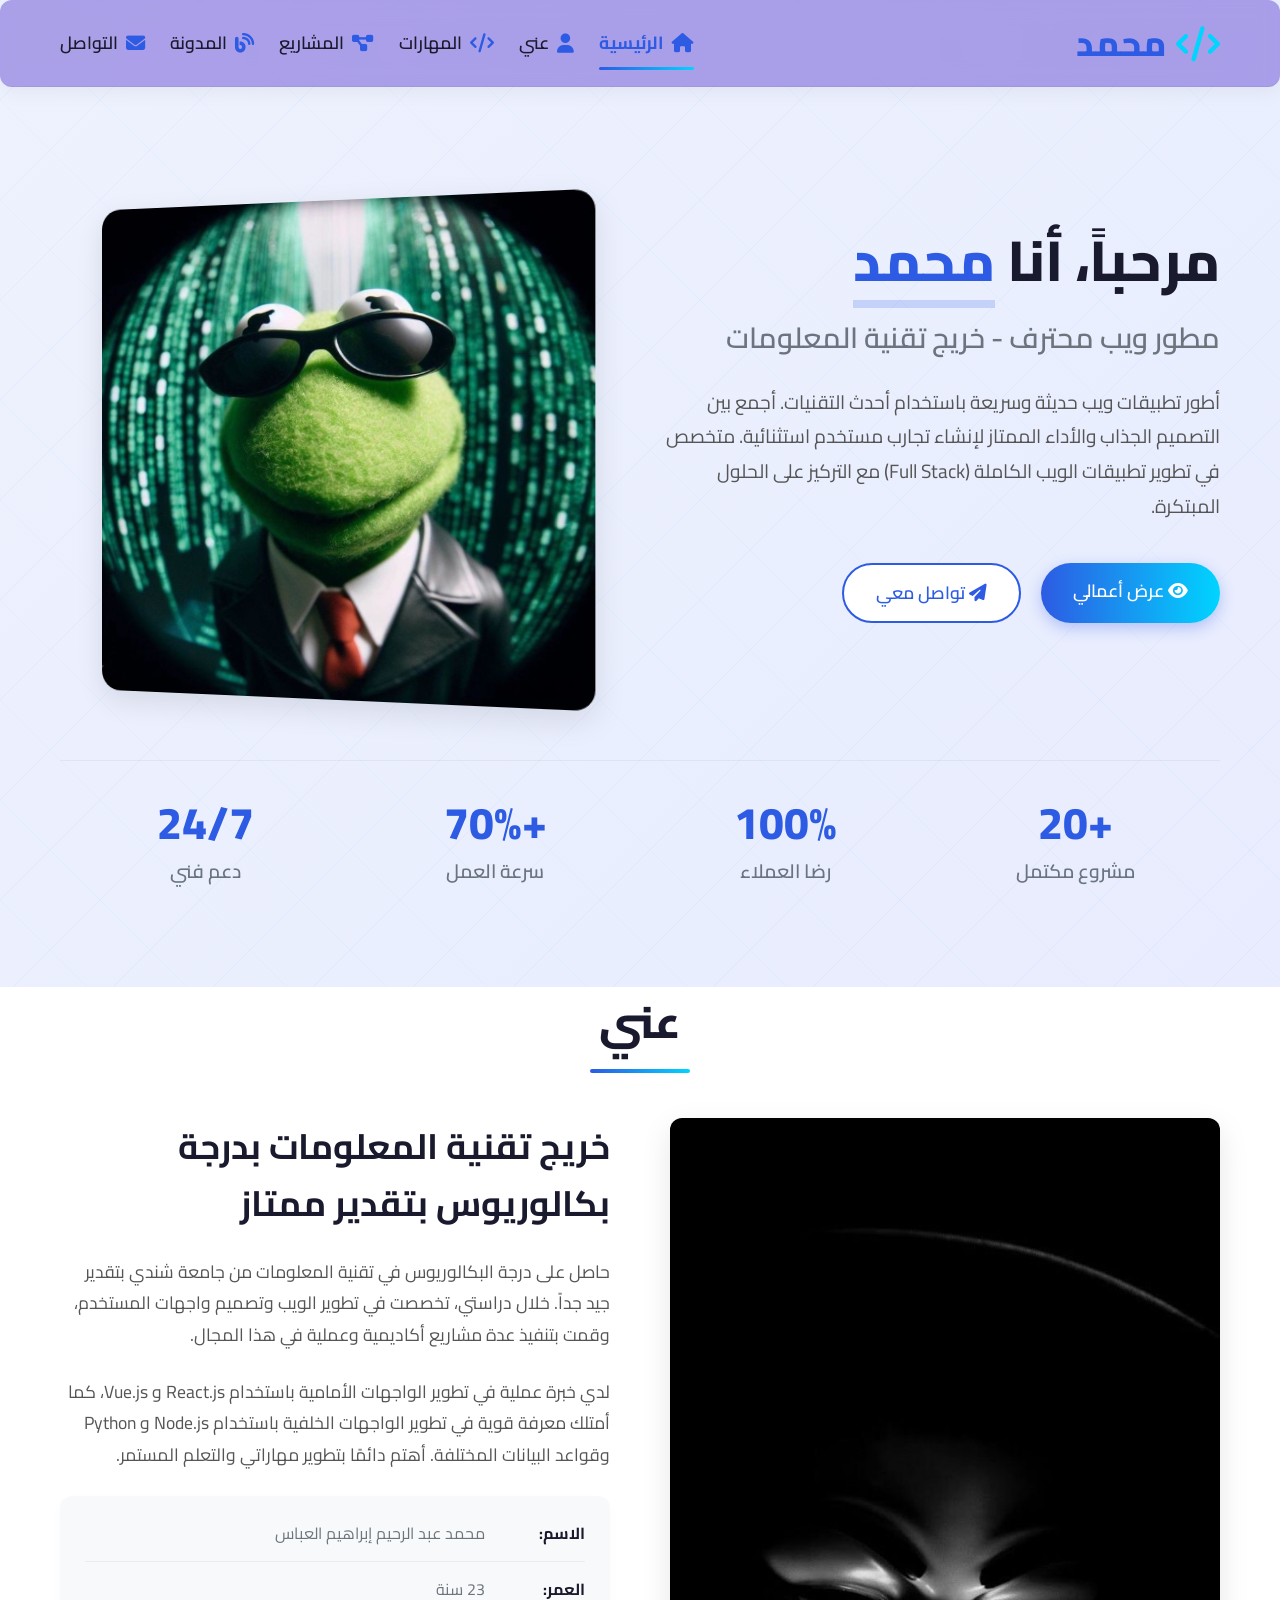
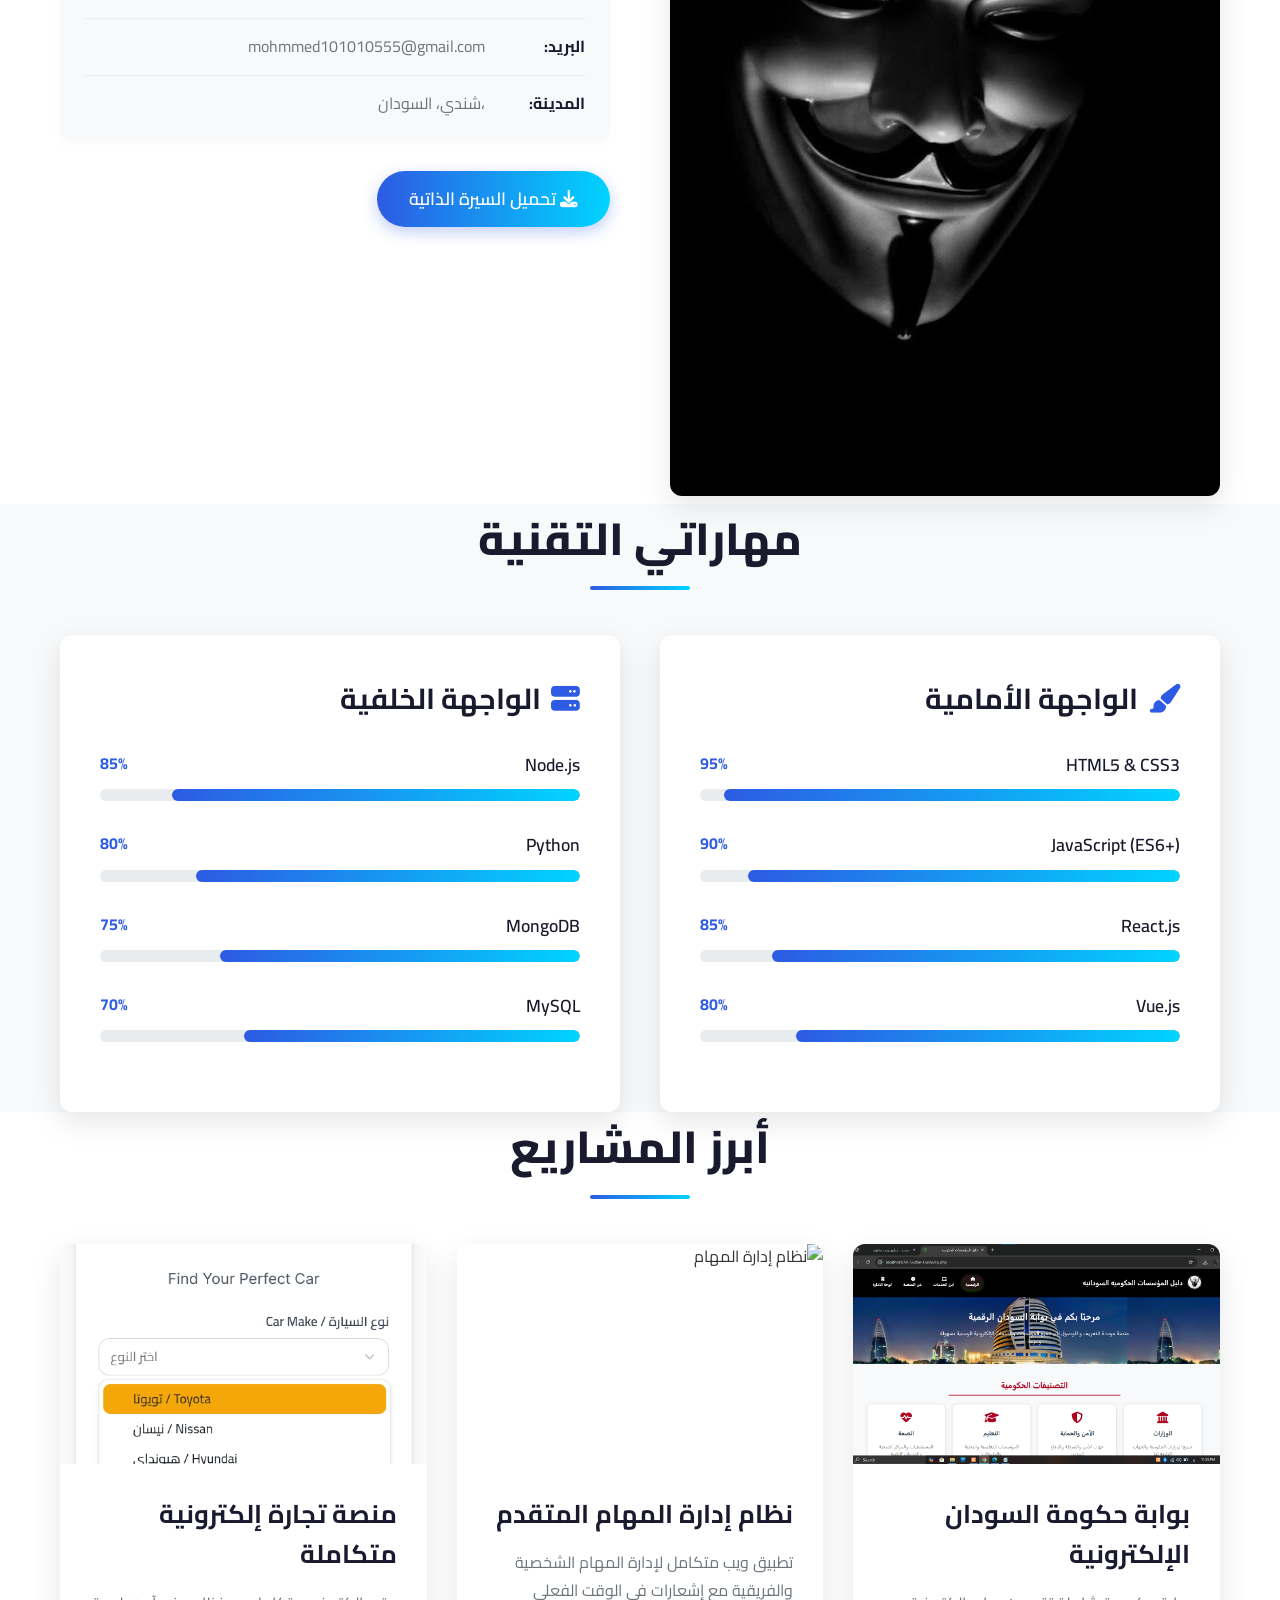
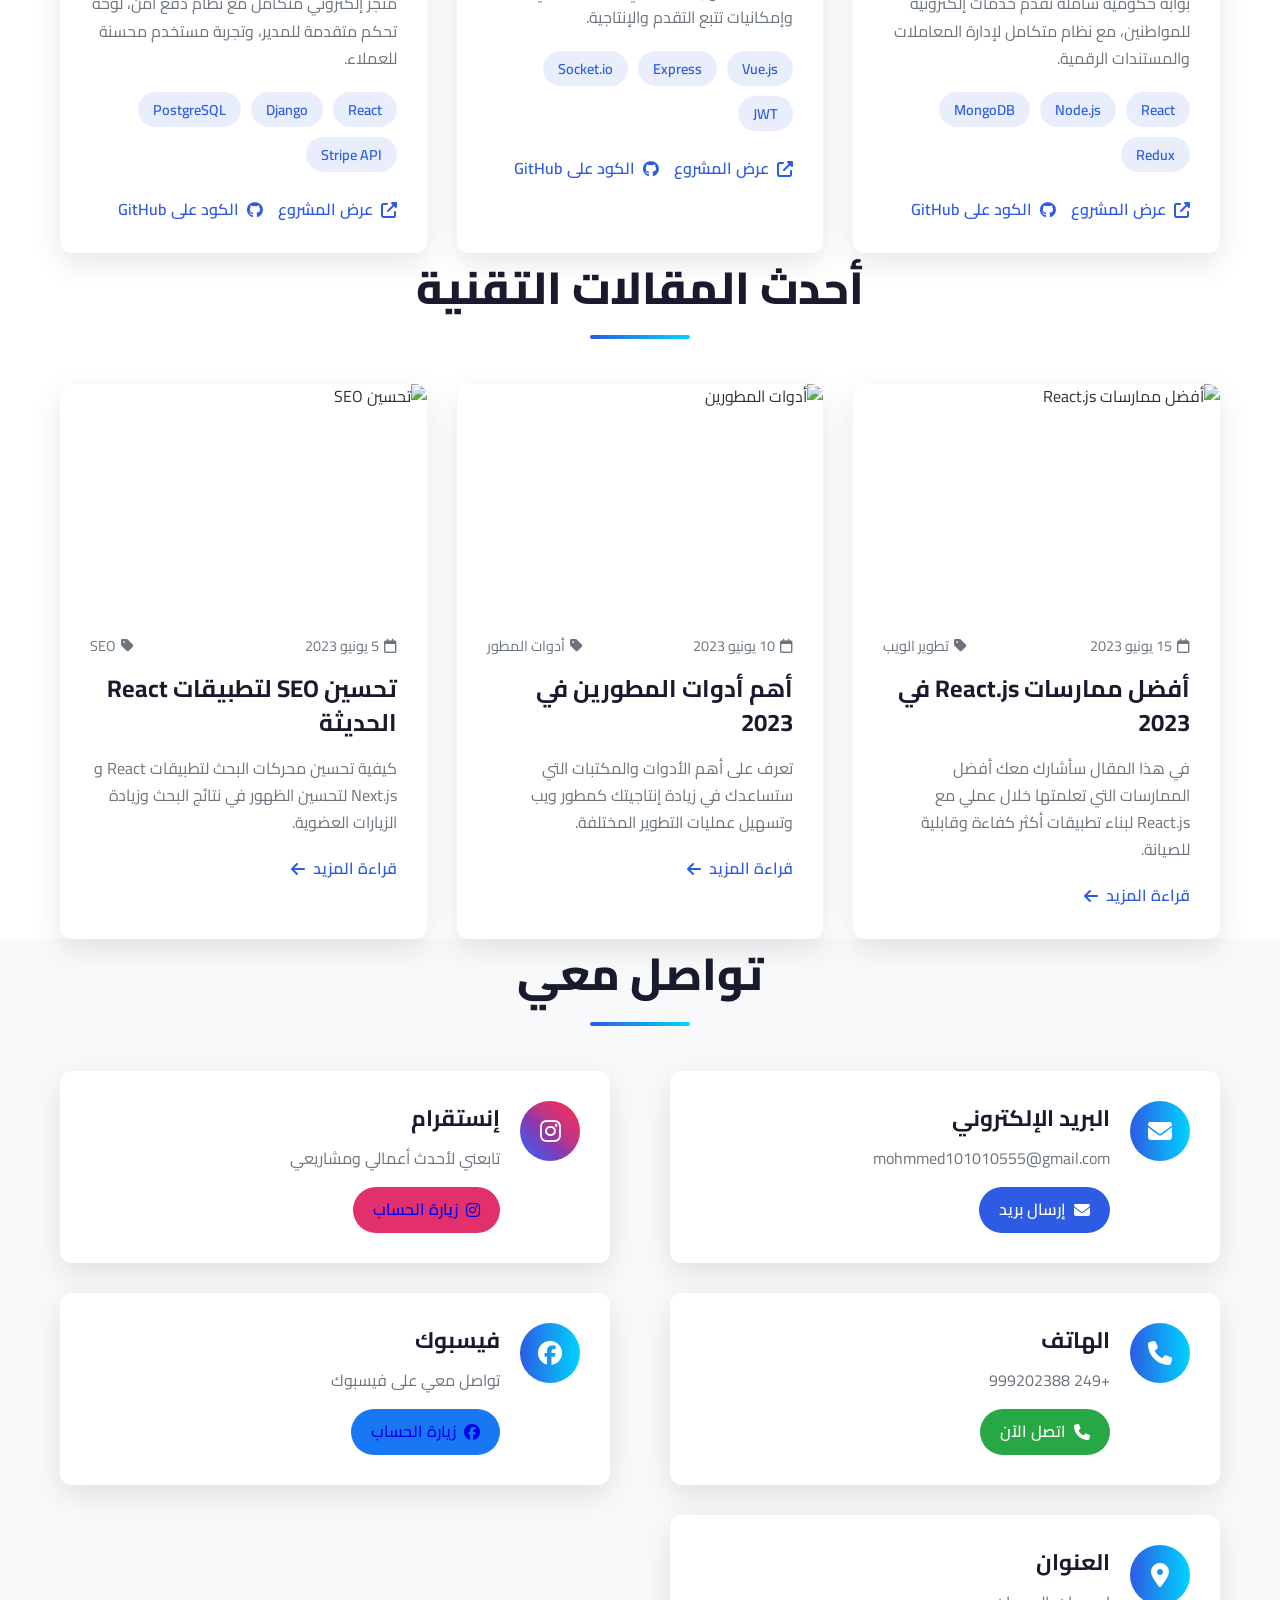
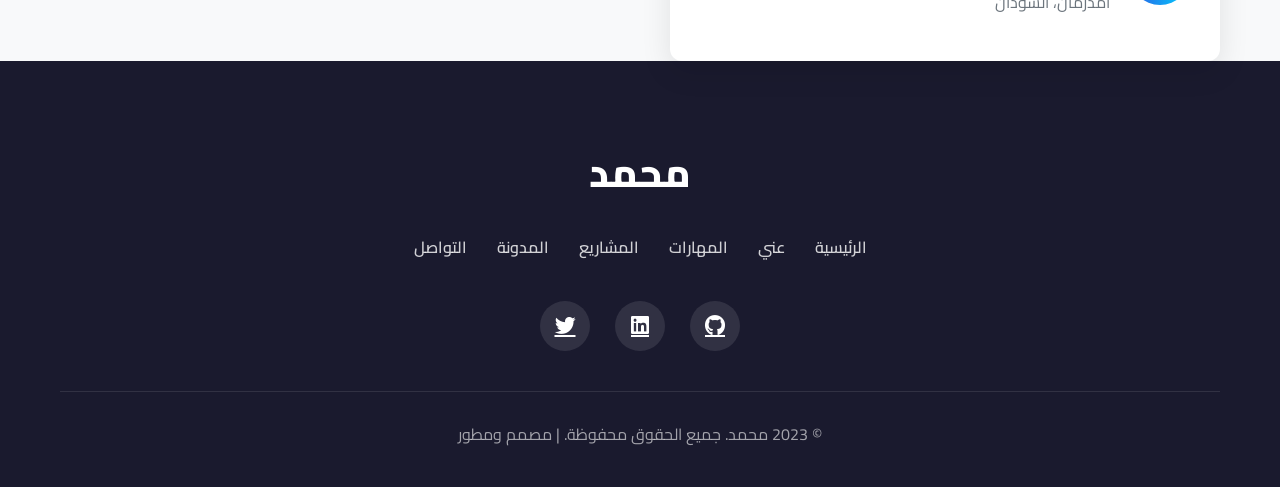
==== commit 5390c26c: "Update city information in index.html او" ====
--- a/cv/index.html
+++ b/cv/index.html
@@ -138,7 +138,7 @@
                             </div>
                             <div class="info-item">
                                 <span class="info-label">المدينة:</span>
-                                <span class="info-value">امدرمان، السودان</span>
+                                <span class="info-value">،شندي، السودان</span>
                             </div>
                         </div>
                         <!-- زر تحميل السيرة الذاتية - اضغط في قسم عني -->
@@ -672,4 +672,4 @@
         });
     </script>
 </body>
-</html>+</html>
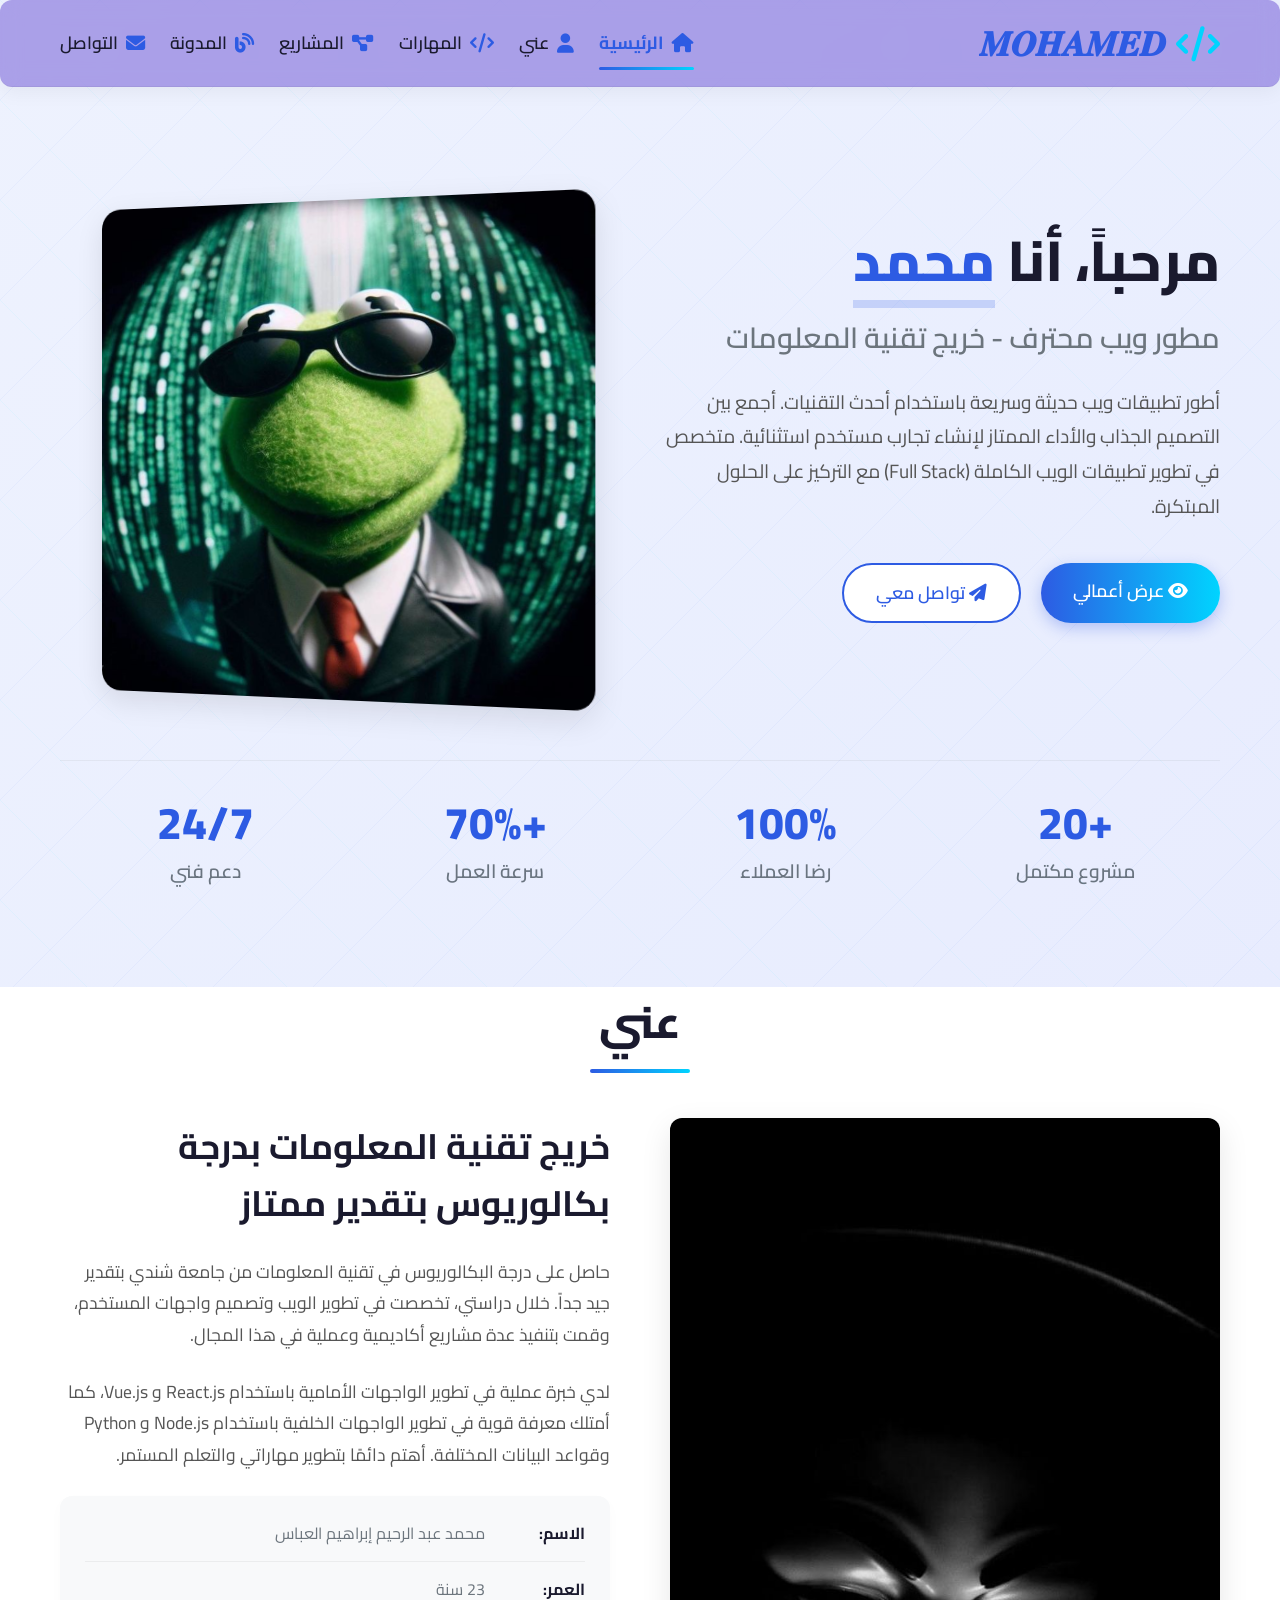
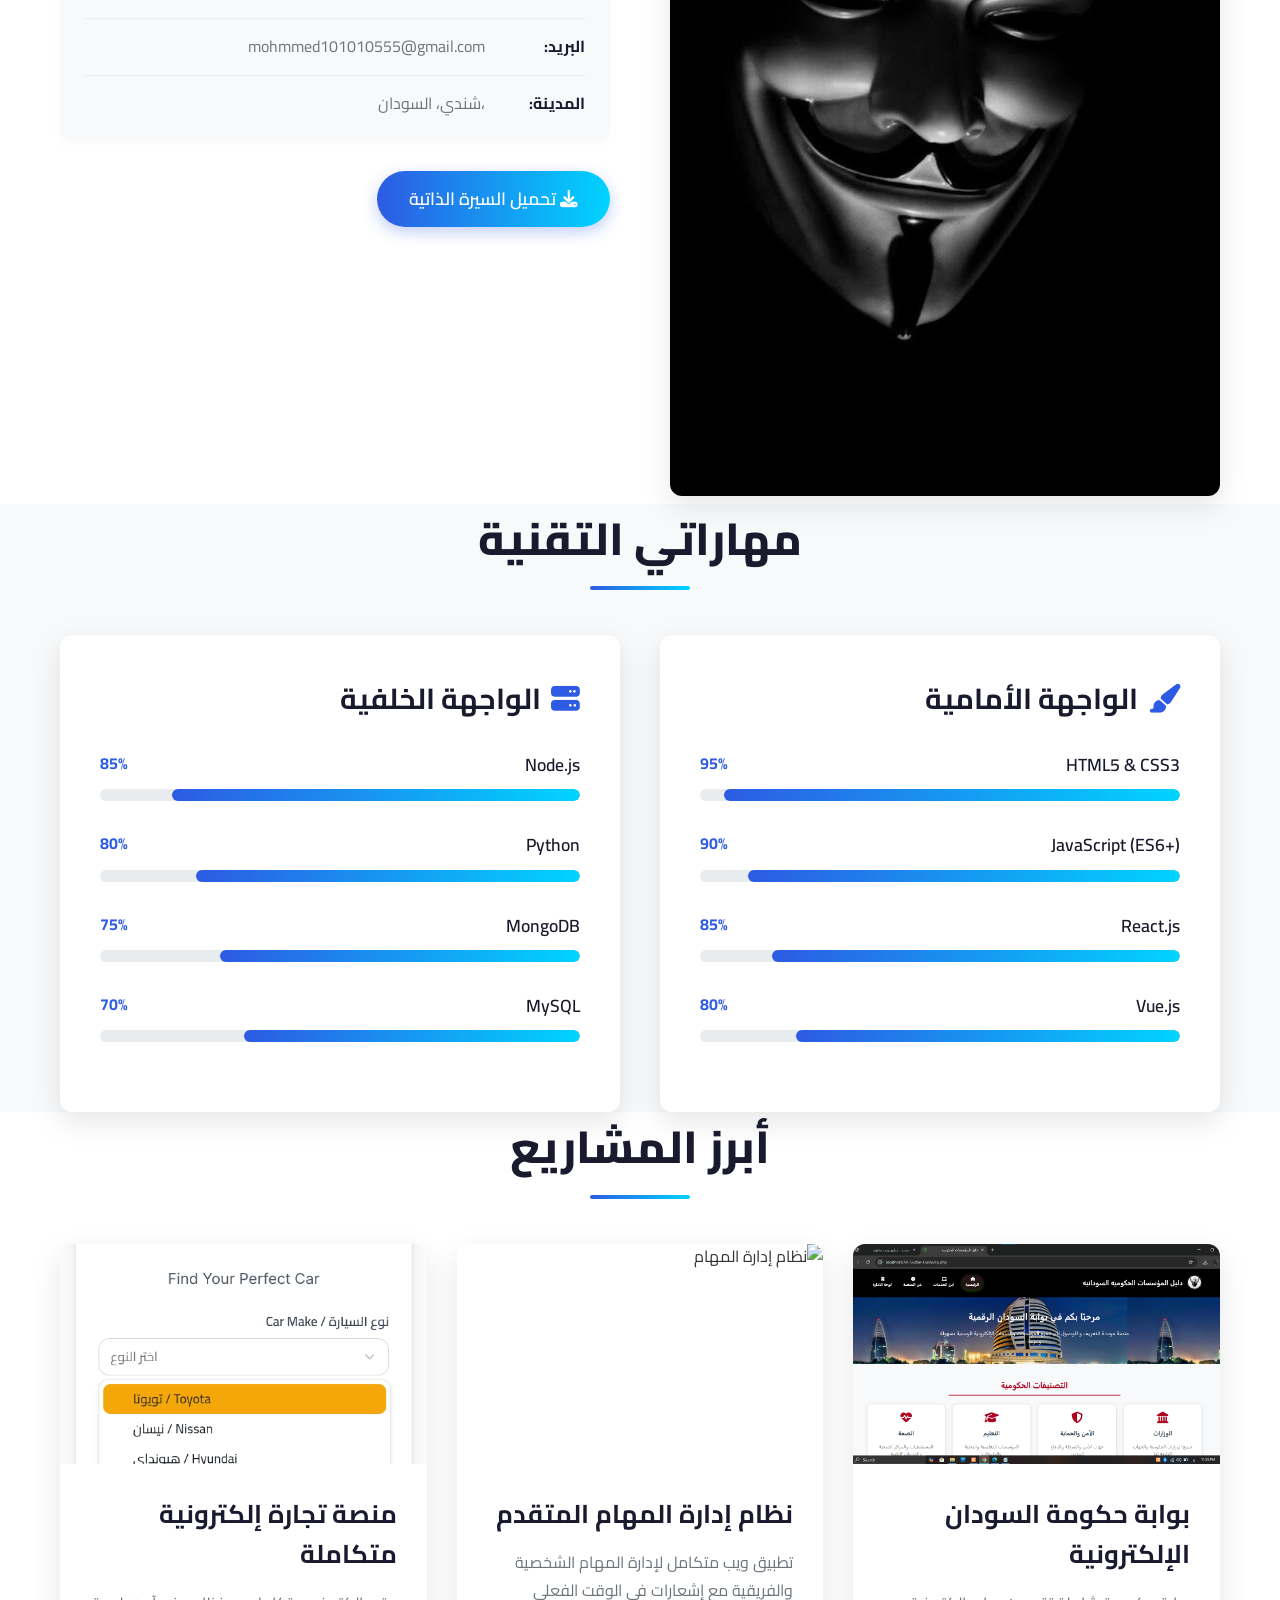
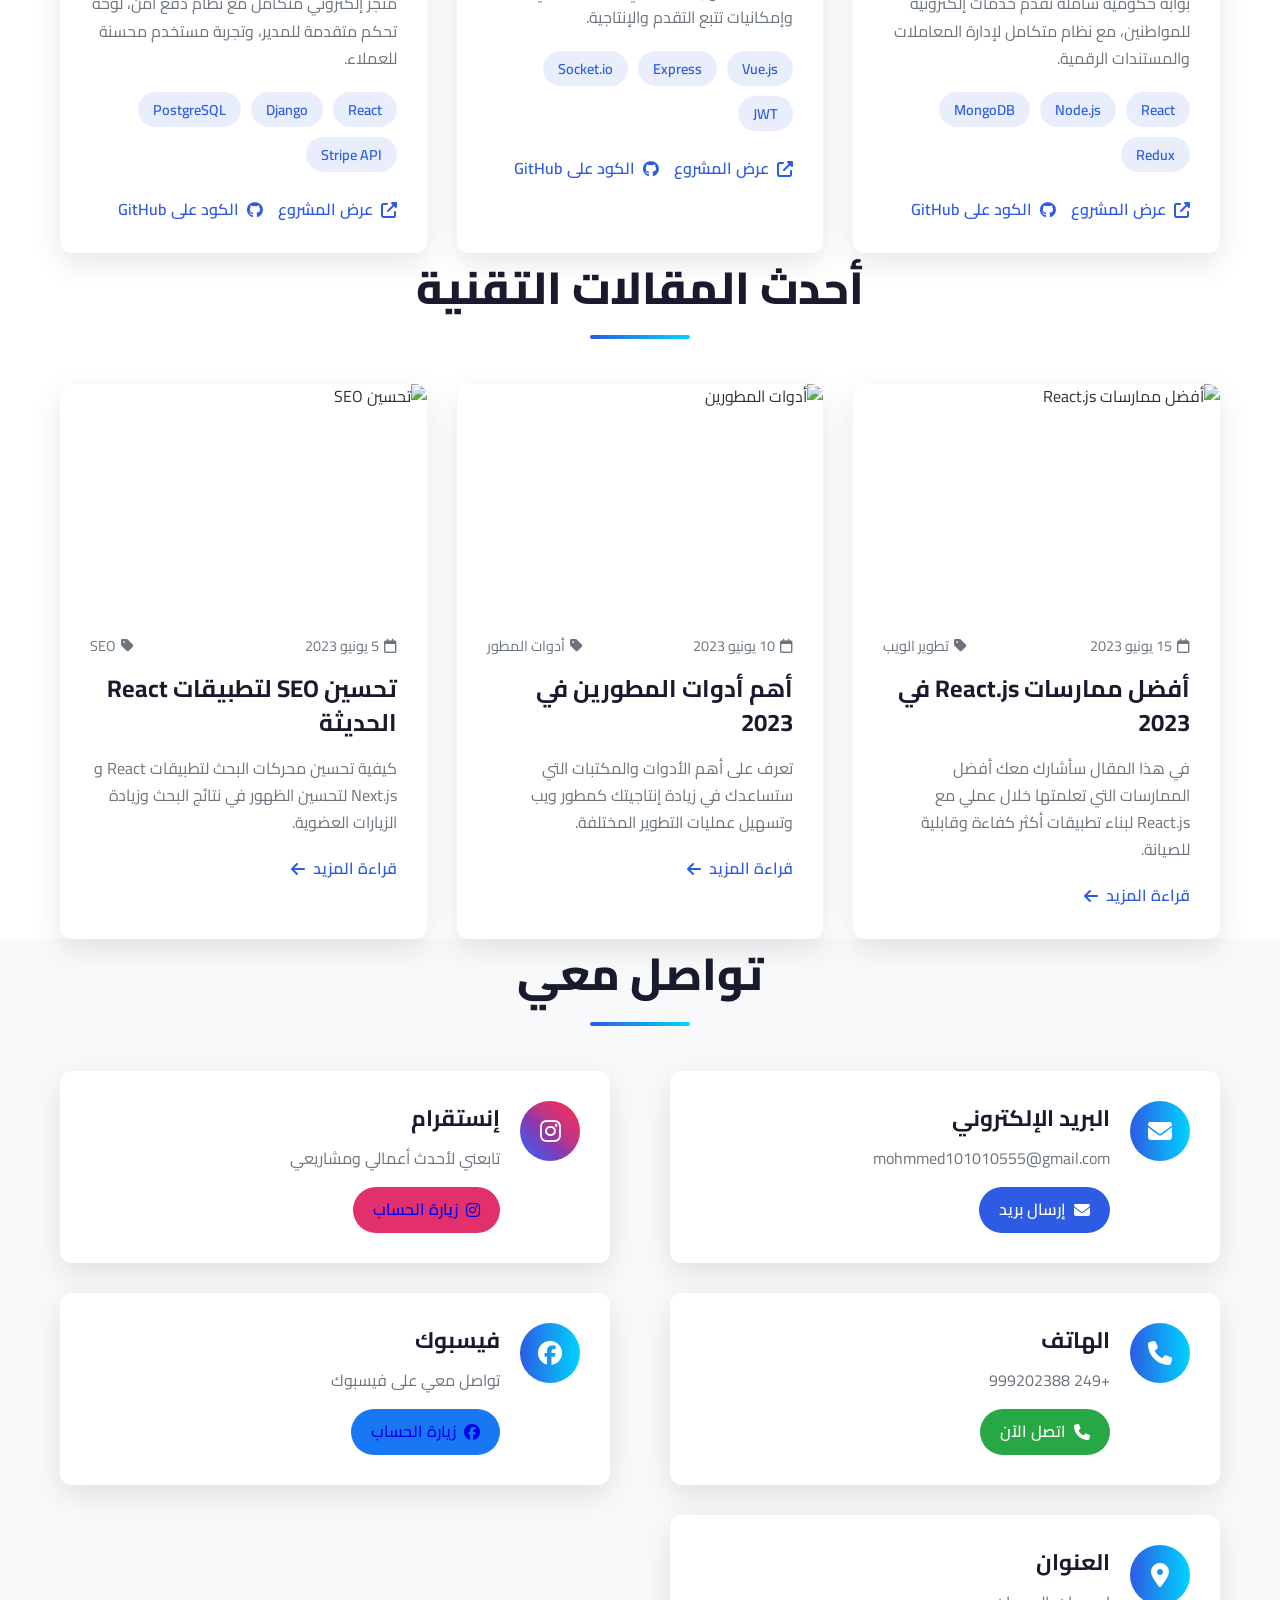
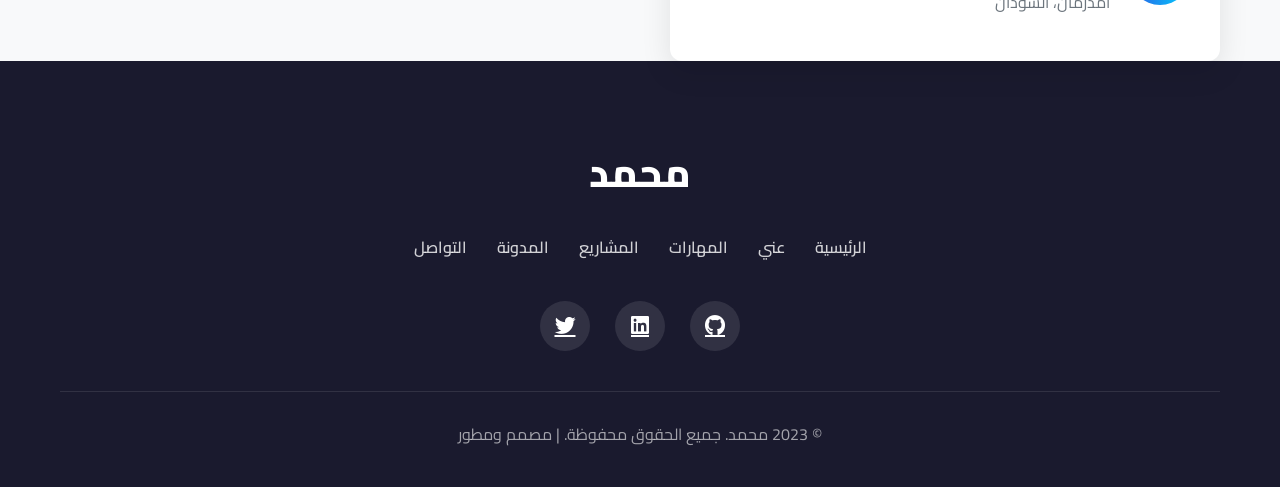
==== commit 3cf3be92: "Update index.html" ====
--- a/cv/index.html
+++ b/cv/index.html
@@ -3,7 +3,7 @@
 <head>
     <meta charset="UTF-8">
     <meta name="viewport" content="width=device-width, initial-scale=1.0">
-    <title>محمد - مطور ويب </title>
+    <title>𝑴𝑶𝑯𝑨𝑴𝑬𝑫 - 𝐼𝑇 𝑠𝑝𝑒𝑐𝑖𝑐𝑙𝑖𝑠𝑡 </title>
     <link rel="stylesheet" href="https://cdnjs.cloudflare.com/ajax/libs/font-awesome/6.4.0/css/all.min.css">
     <link rel="stylesheet" href="https://cdnjs.cloudflare.com/ajax/libs/font-awesome/6.4.0/css/all.min.css">
     <link rel="preconnect" href="https://fonts.googleapis.com">
@@ -11,6 +11,7 @@
     <link rel="preconnect" href="https://fonts.gstatic.com" crossorigin>
     <link href="https://fonts.googleapis.com/css2?family=Cairo:wght@300;400;600;700;800&display=swap" rel="stylesheet">
 <link rel="stylesheet" href="222.css">
+    <meta name="google-site-verification" content="EICzyt2onUzwylkubebi5Bhk2EcIKMrLhHLj6yOEvZw" />
 </head>
 <body>
     <!-- شريط التنقل العلوي -->
@@ -18,7 +19,7 @@
         <div class="container">
             <div class="top-nav-container">
                 <a href="#home" class="top-nav-logo">
-                    <i class="fas fa-code"></i> محمد
+                    <i class="fas fa-code"></i> 𝑴𝑶𝑯𝑨𝑴𝑬𝑫
                 </a>
                 <ul class="top-nav-menu" id="topNavMenu">
                     <li class="top-nav-item">
@@ -269,7 +270,7 @@
                                 <a href="http://localhost/AA-Sudan-Guide/sp.php" class="project-link">
                                     <i class="fas fa-external-link-alt"></i> عرض المشروع
                                 </a>
-                                <a href="#" class="project-link">
+                                <a href="https://github.com/m3ibs/Sudan.git" class="project-link">
                                     <i class="fab fa-github"></i> الكود على GitHub
                                 </a>
                             </div>
@@ -294,7 +295,7 @@
                                 <a href="http://localhost/shope/Color.php" class="project-link">
                                     <i class="fas fa-external-link-alt"></i> عرض المشروع
                                 </a>
-                                <a href="#" class="project-link">
+                                <a href="https://github.com/m3ibs/store.git" class="project-link">
                                     <i class="fab fa-github"></i> الكود على GitHub
                                 </a>
                             </div>
@@ -316,10 +317,11 @@
                                 <span class="tech-tag">Stripe API</span>
                             </div>
                             <div class="project-links">
-                                <a href="#" class="project-link">
+                                <a href="https://sudan-auto-connect--3ibskk.replit.app/create
+" class="project-link">
                                     <i class="fas fa-external-link-alt"></i> عرض المشروع
                                 </a>
-                                <a href="#" class="project-link">
+                                <a href="https://github.com/m3ibs/car.git" class="project-link">
                                     <i class="fab fa-github"></i> الكود على GitHub
                                 </a>
                             </div>
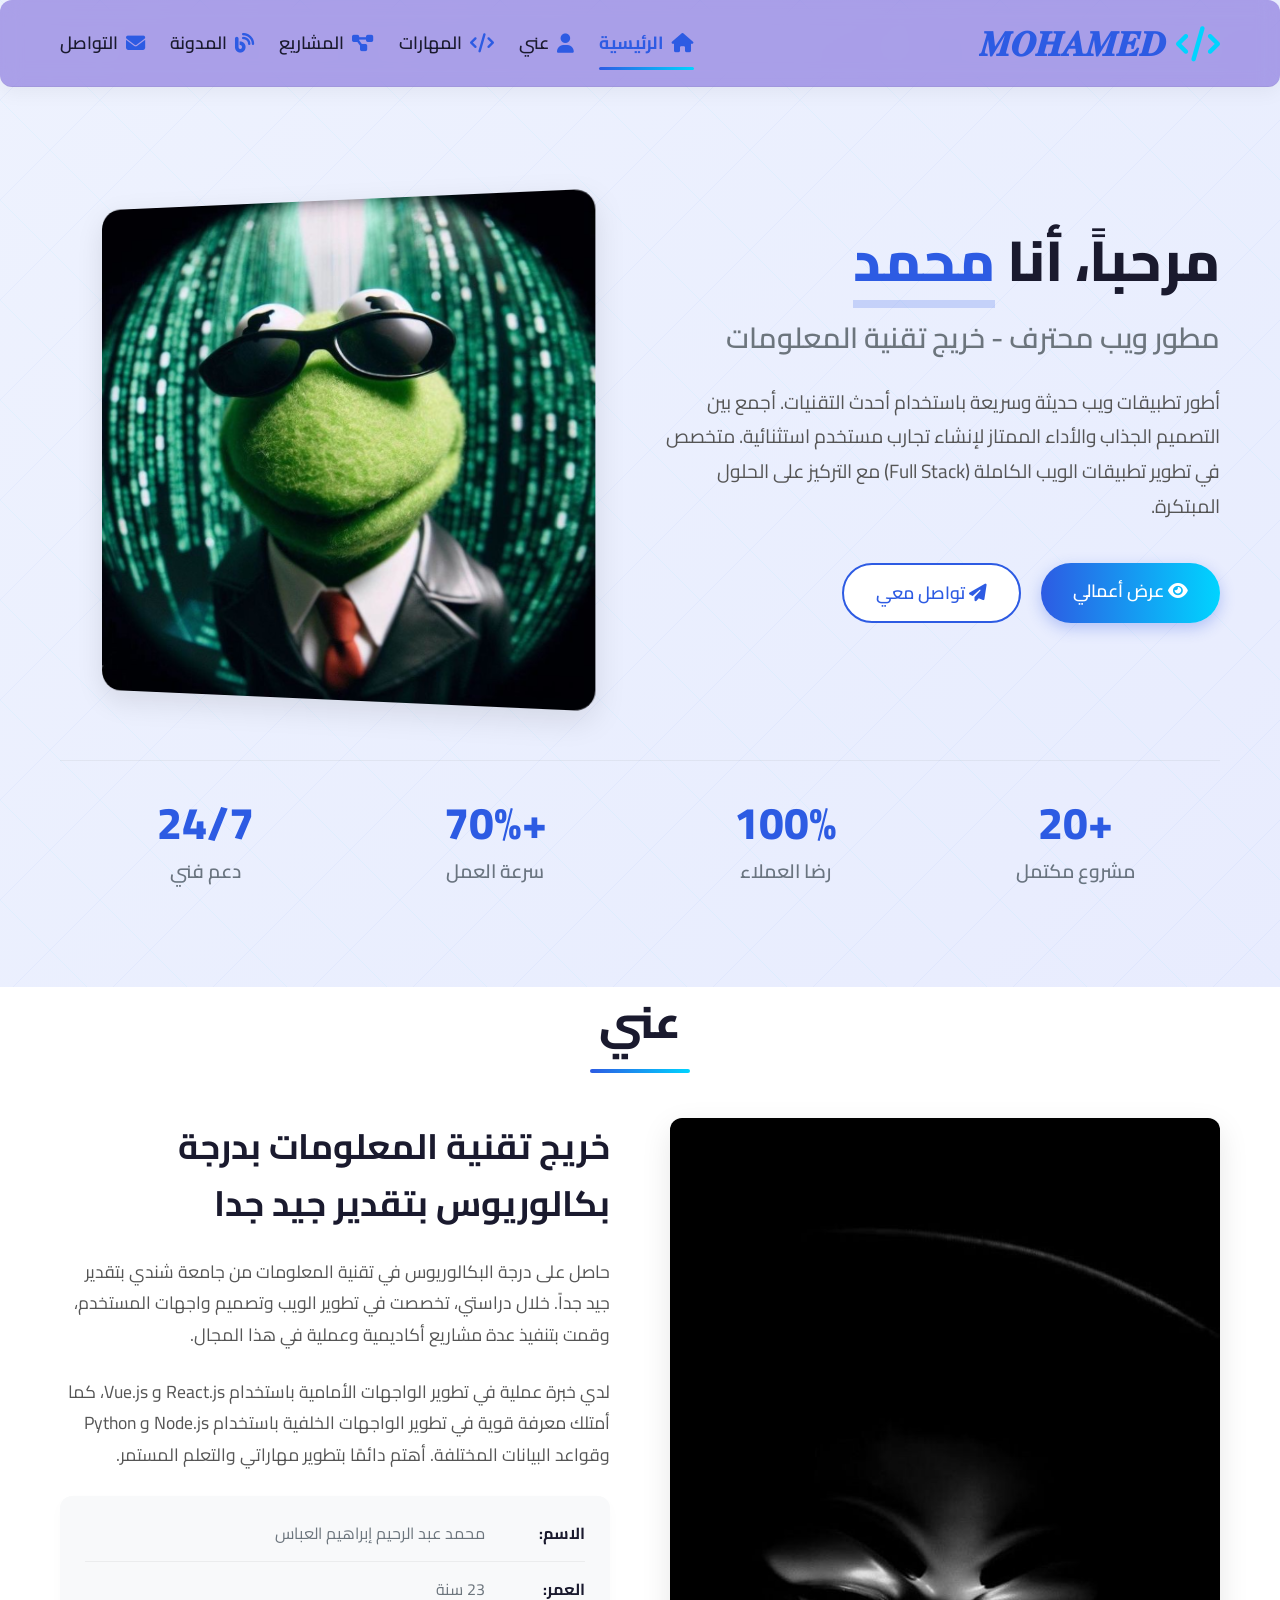
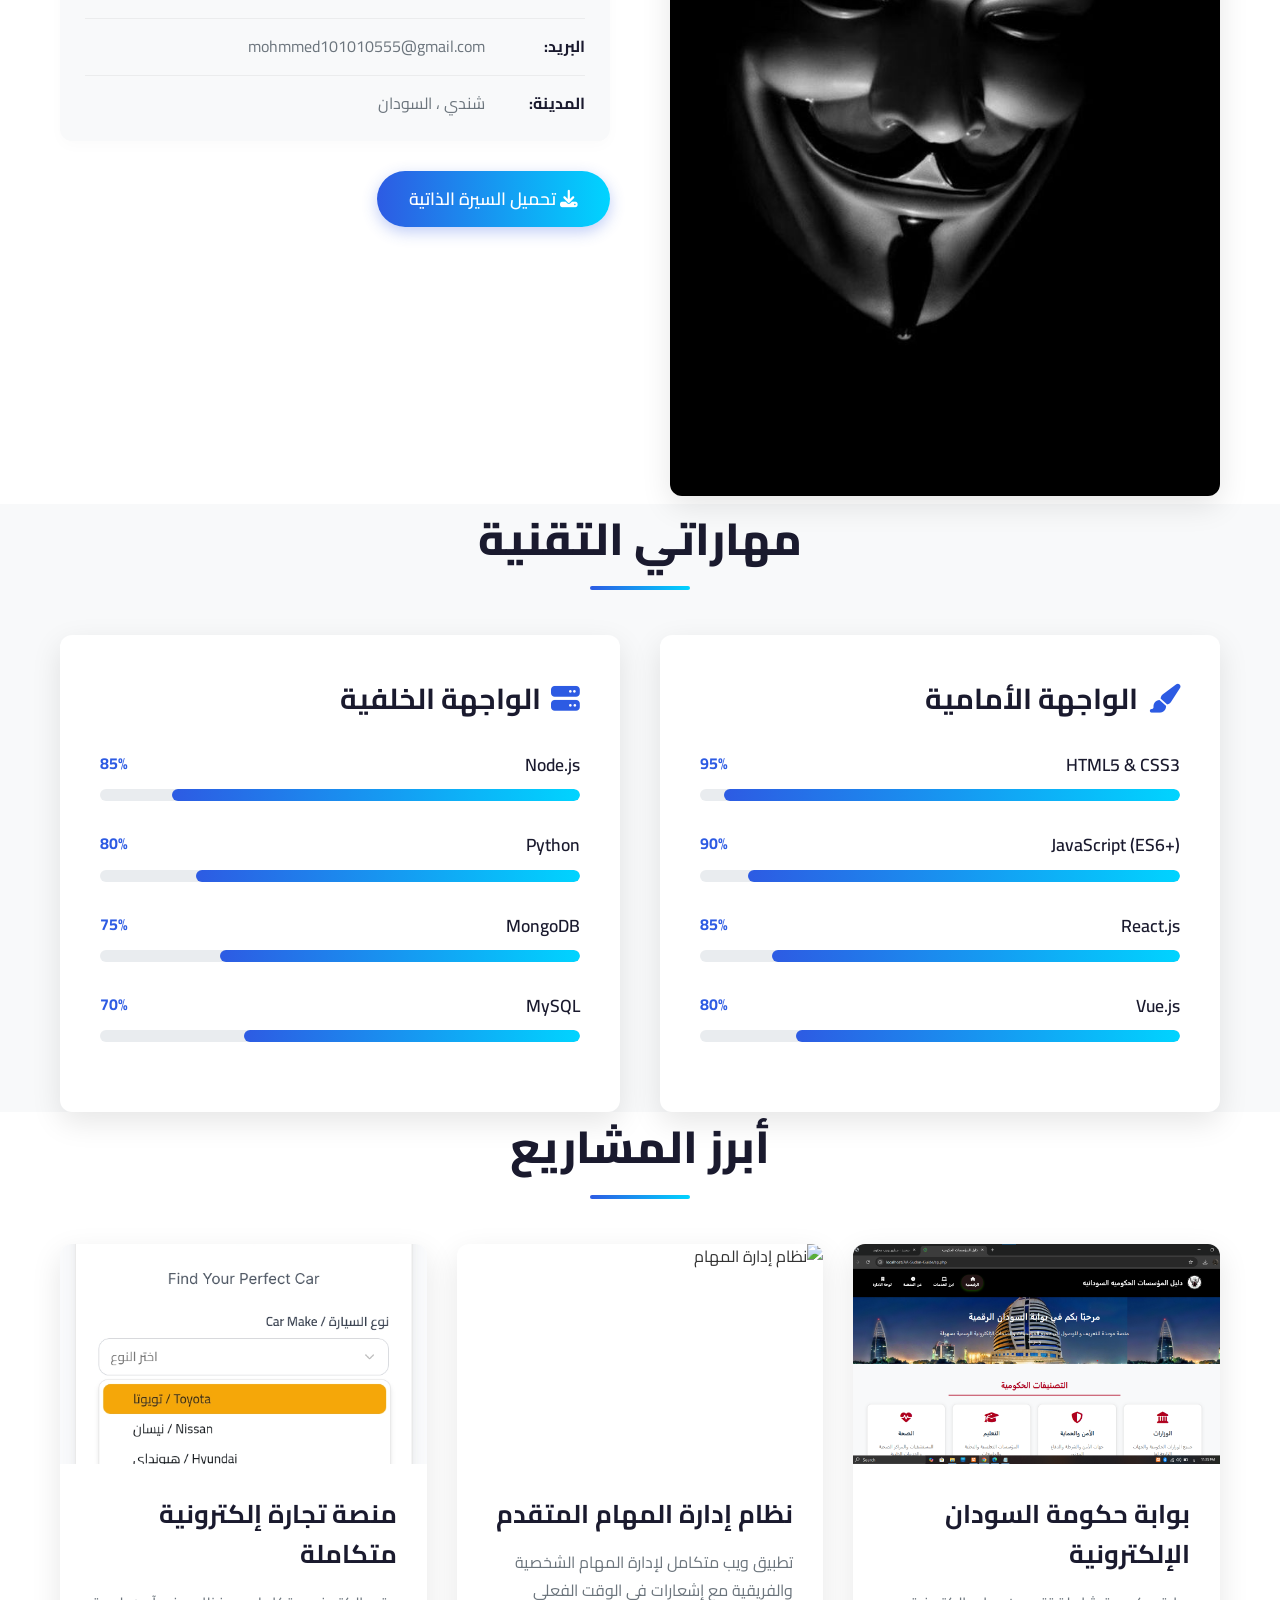
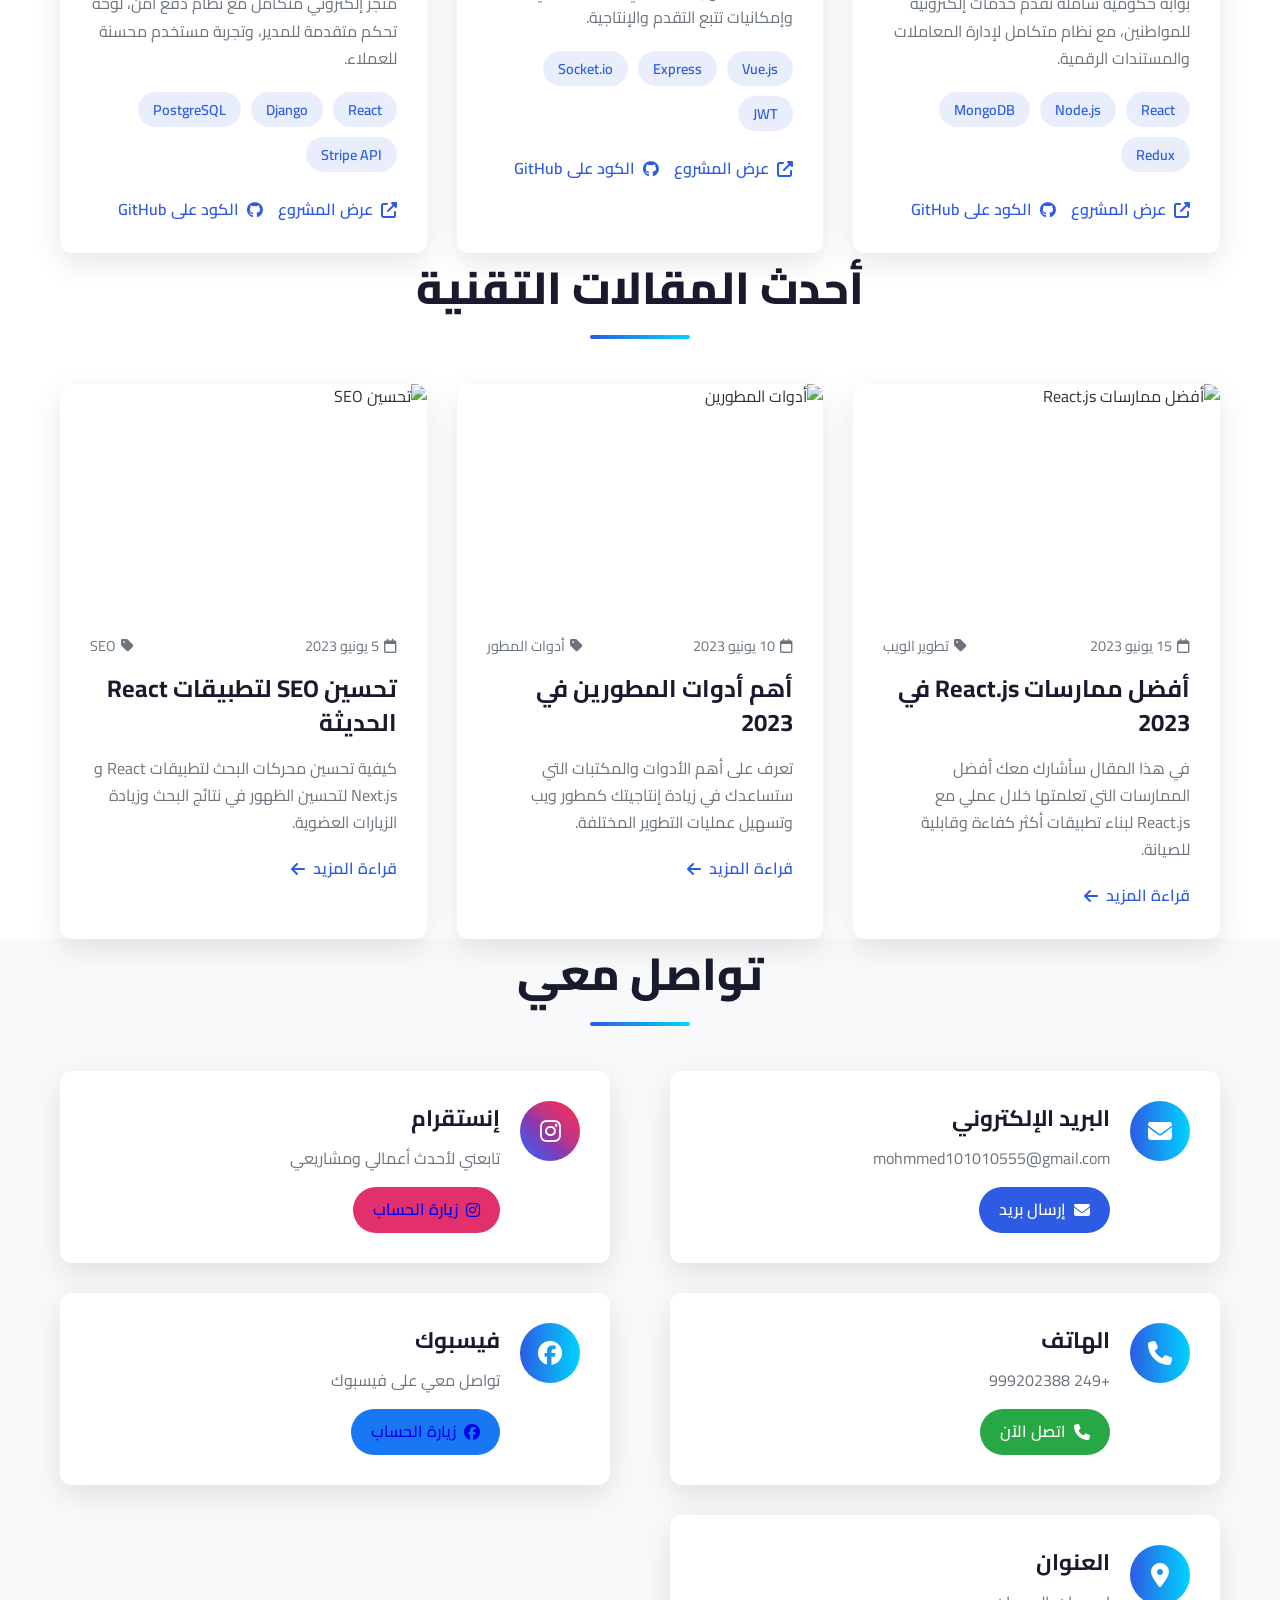
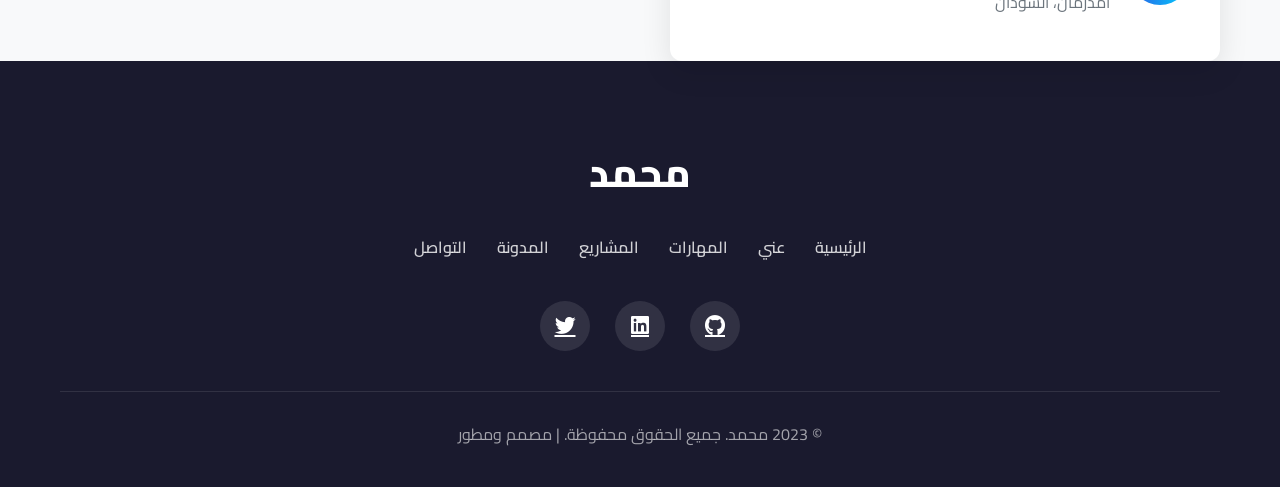
==== commit 821b111f: "Update educational degree and city formatting" ====
--- a/cv/index.html
+++ b/cv/index.html
@@ -117,7 +117,7 @@
                         <img src="nf.jpg" alt="عن محمد - مطور ويب">
                     </div>
                     <div class="about-text">
-                        <h3>خريج تقنية المعلومات بدرجة بكالوريوس بتقدير ممتاز</h3>
+                        <h3>خريج تقنية المعلومات بدرجة بكالوريوس بتقدير جيد جدا</h3>
                         <p>
                             حاصل على درجة البكالوريوس في تقنية المعلومات من جامعة شندي بتقدير جيد جداً. خلال دراستي، تخصصت في تطوير الويب وتصميم واجهات المستخدم، وقمت بتنفيذ عدة مشاريع أكاديمية وعملية في هذا المجال.
                         </p>
@@ -139,7 +139,7 @@
                             </div>
                             <div class="info-item">
                                 <span class="info-label">المدينة:</span>
-                                <span class="info-value">،شندي، السودان</span>
+                                <span class="info-value"> شندي ، السودان </span>
                             </div>
                         </div>
                         <!-- زر تحميل السيرة الذاتية - اضغط في قسم عني -->
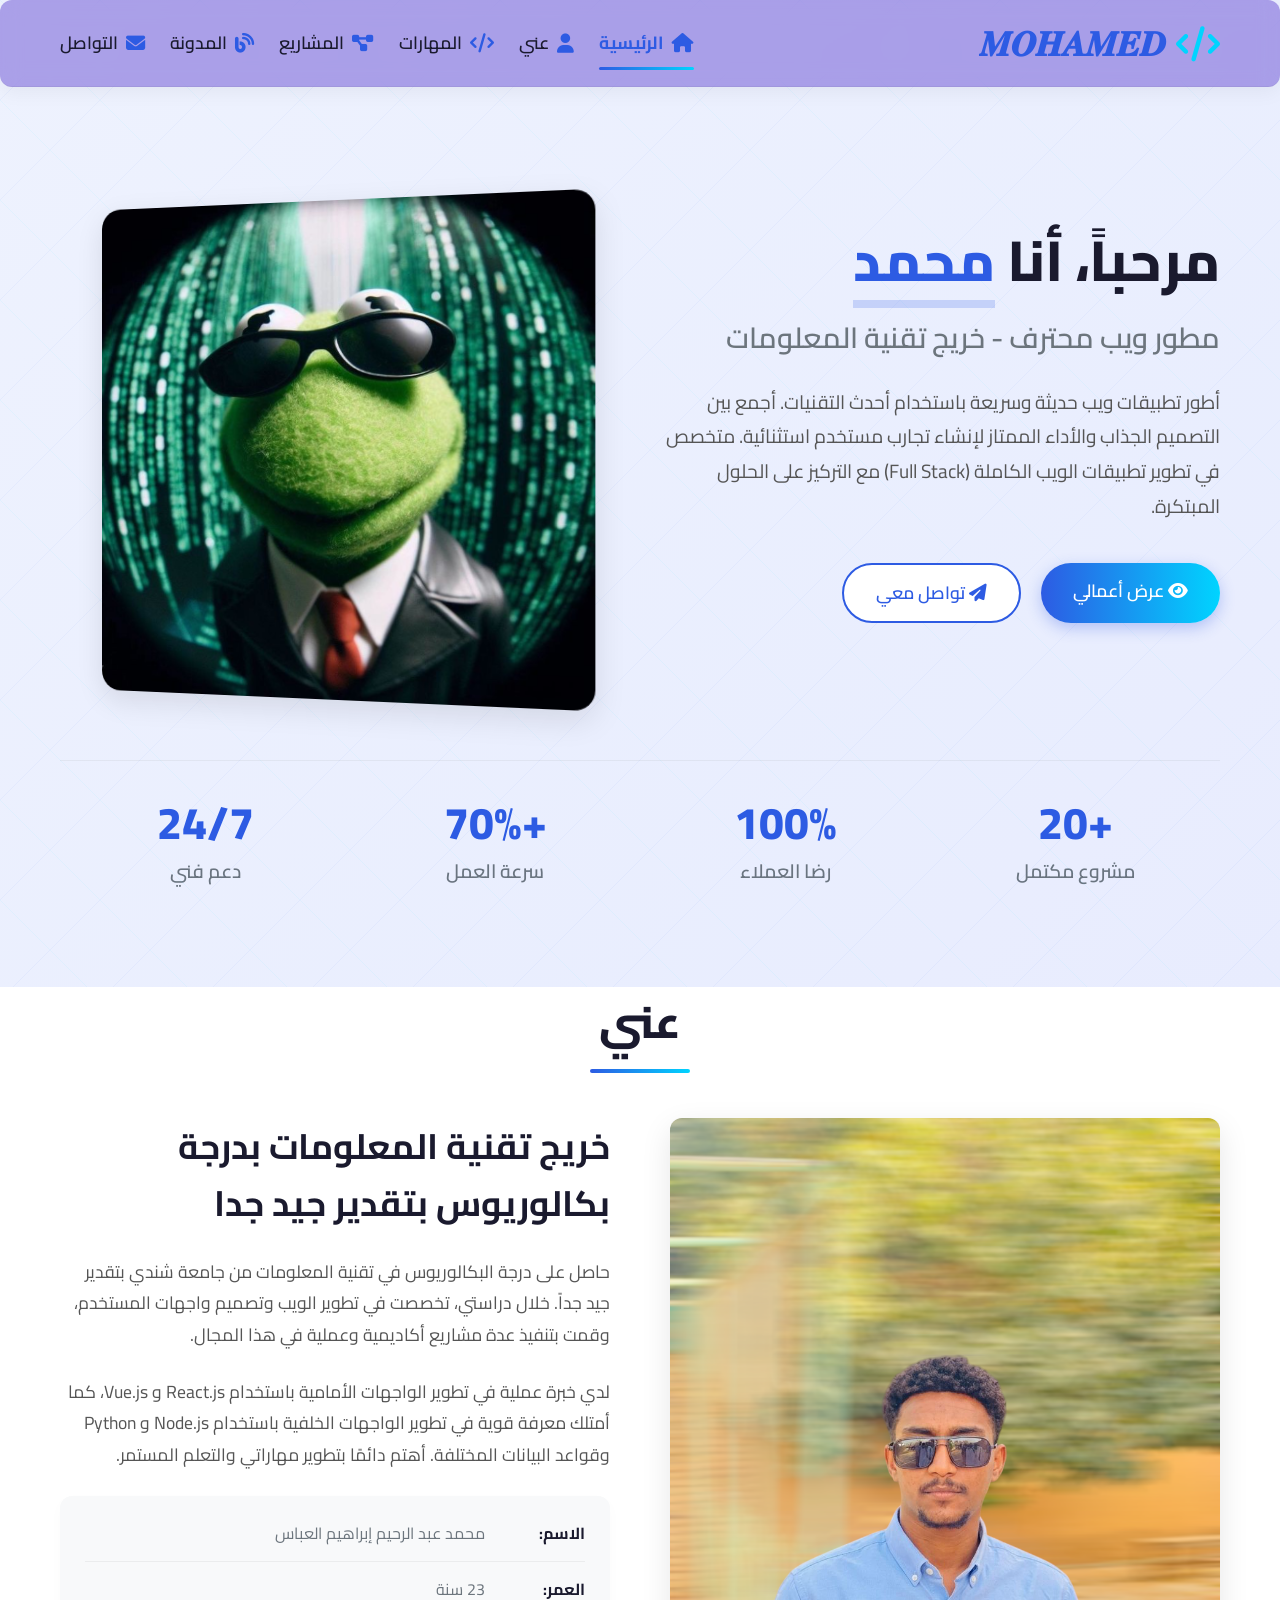
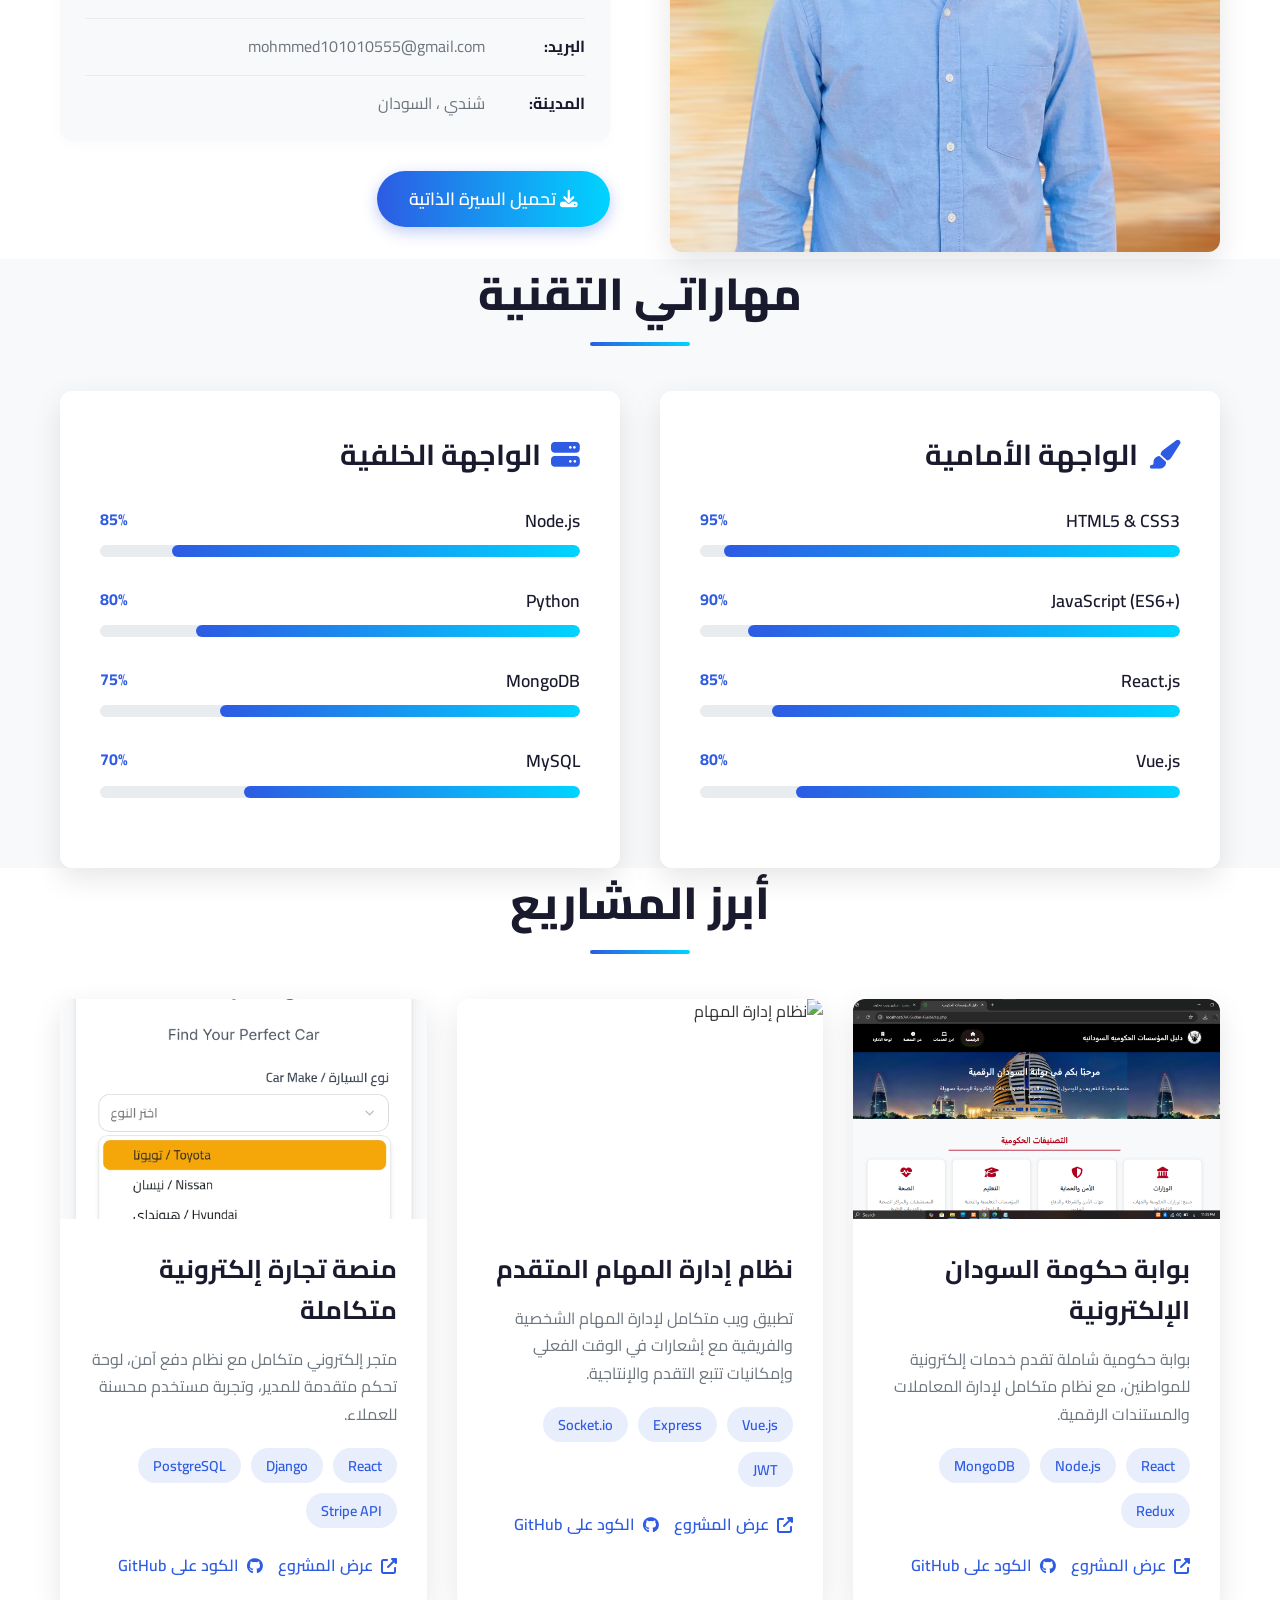
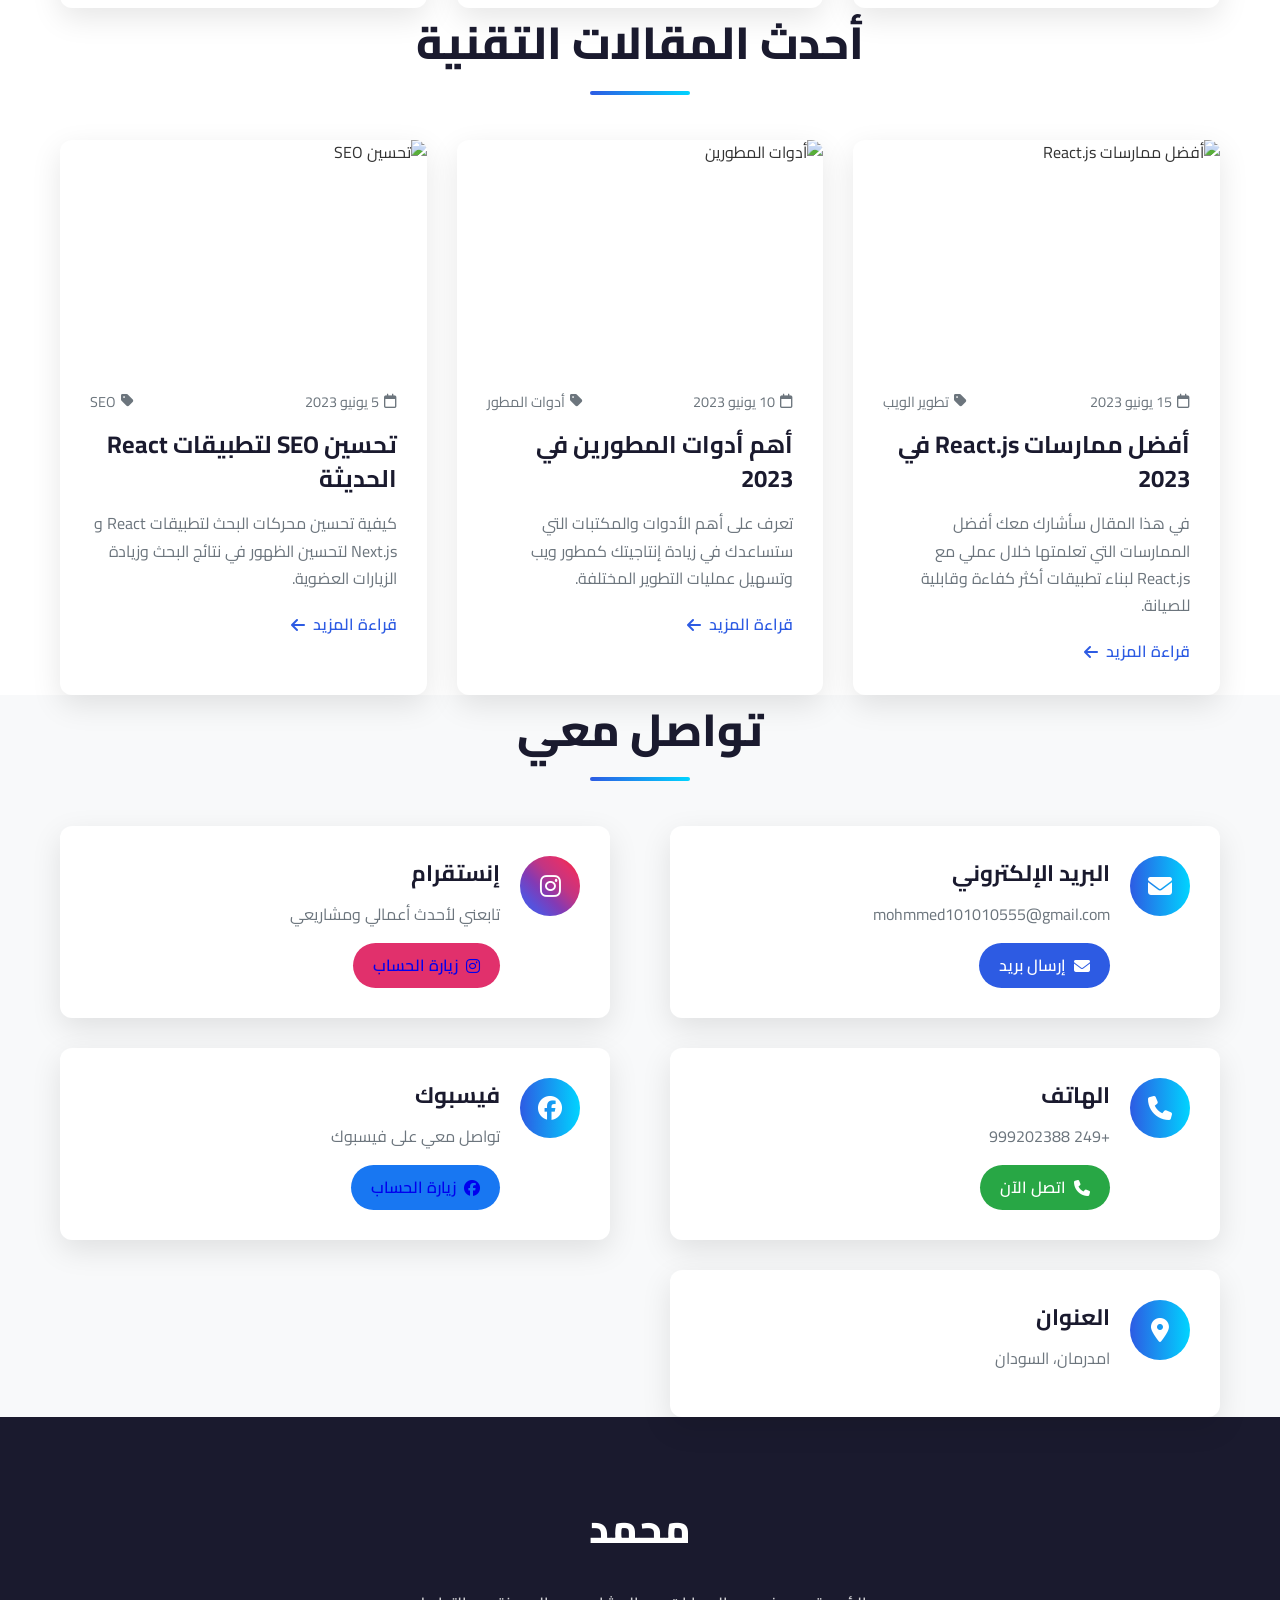
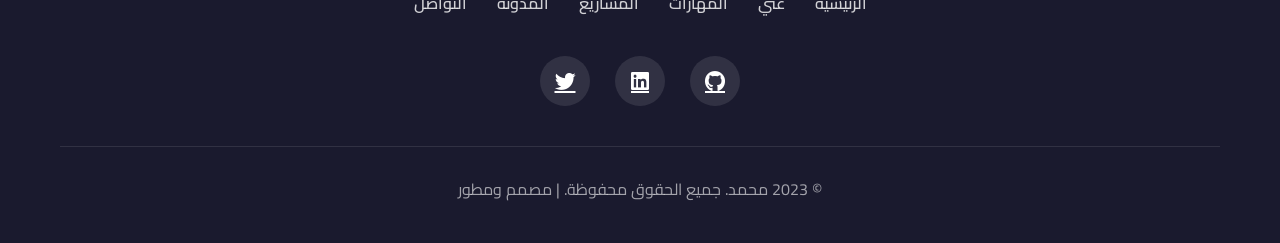
==== commit d6a718ff: "Update index.html" ====
--- a/cv/index.html
+++ b/cv/index.html
@@ -267,7 +267,7 @@
                                 <span class="tech-tag">Redux</span>
                             </div>
                             <div class="project-links">
-                                <a href="http://localhost/AA-Sudan-Guide/sp.php" class="project-link">
+                                <a href="https://sudan-guide--mohmmed10101055.replit.app/" class="project-link">
                                     <i class="fas fa-external-link-alt"></i> عرض المشروع
                                 </a>
                                 <a href="https://github.com/m3ibs/Sudan.git" class="project-link">
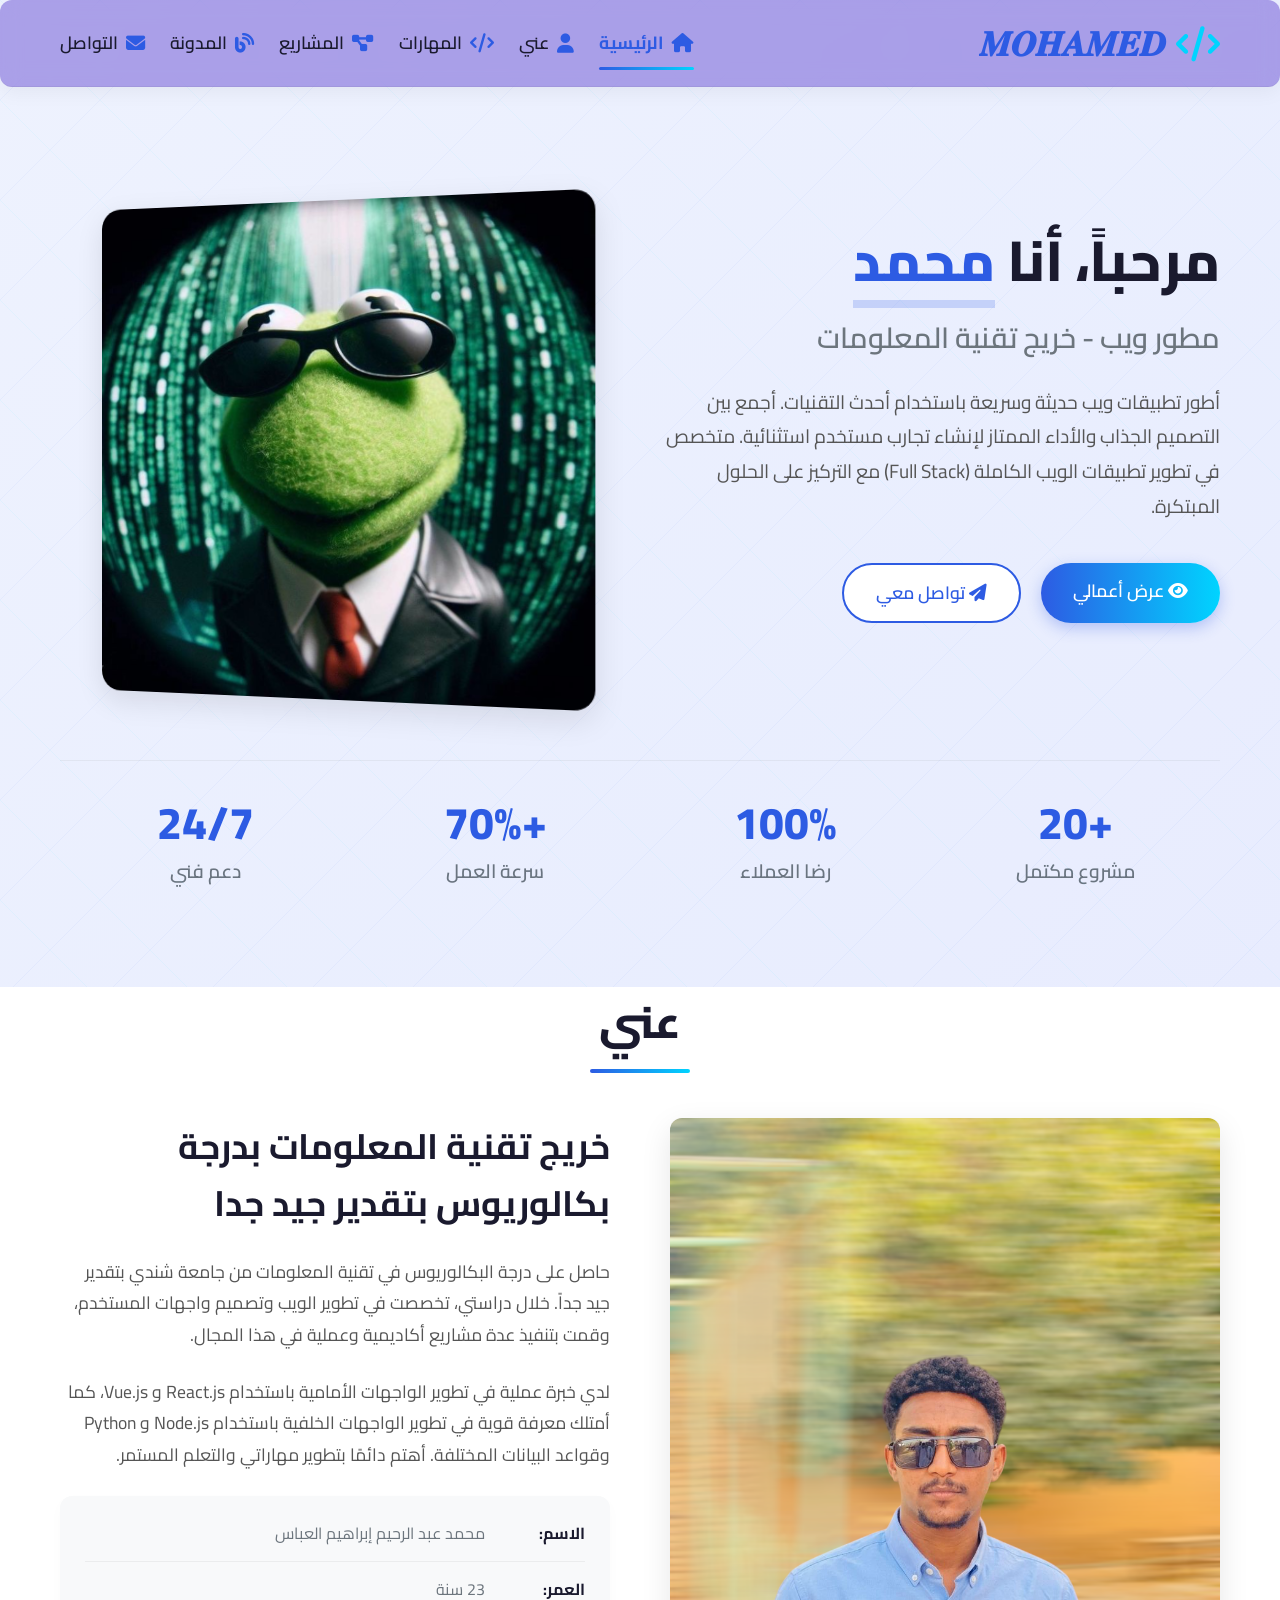
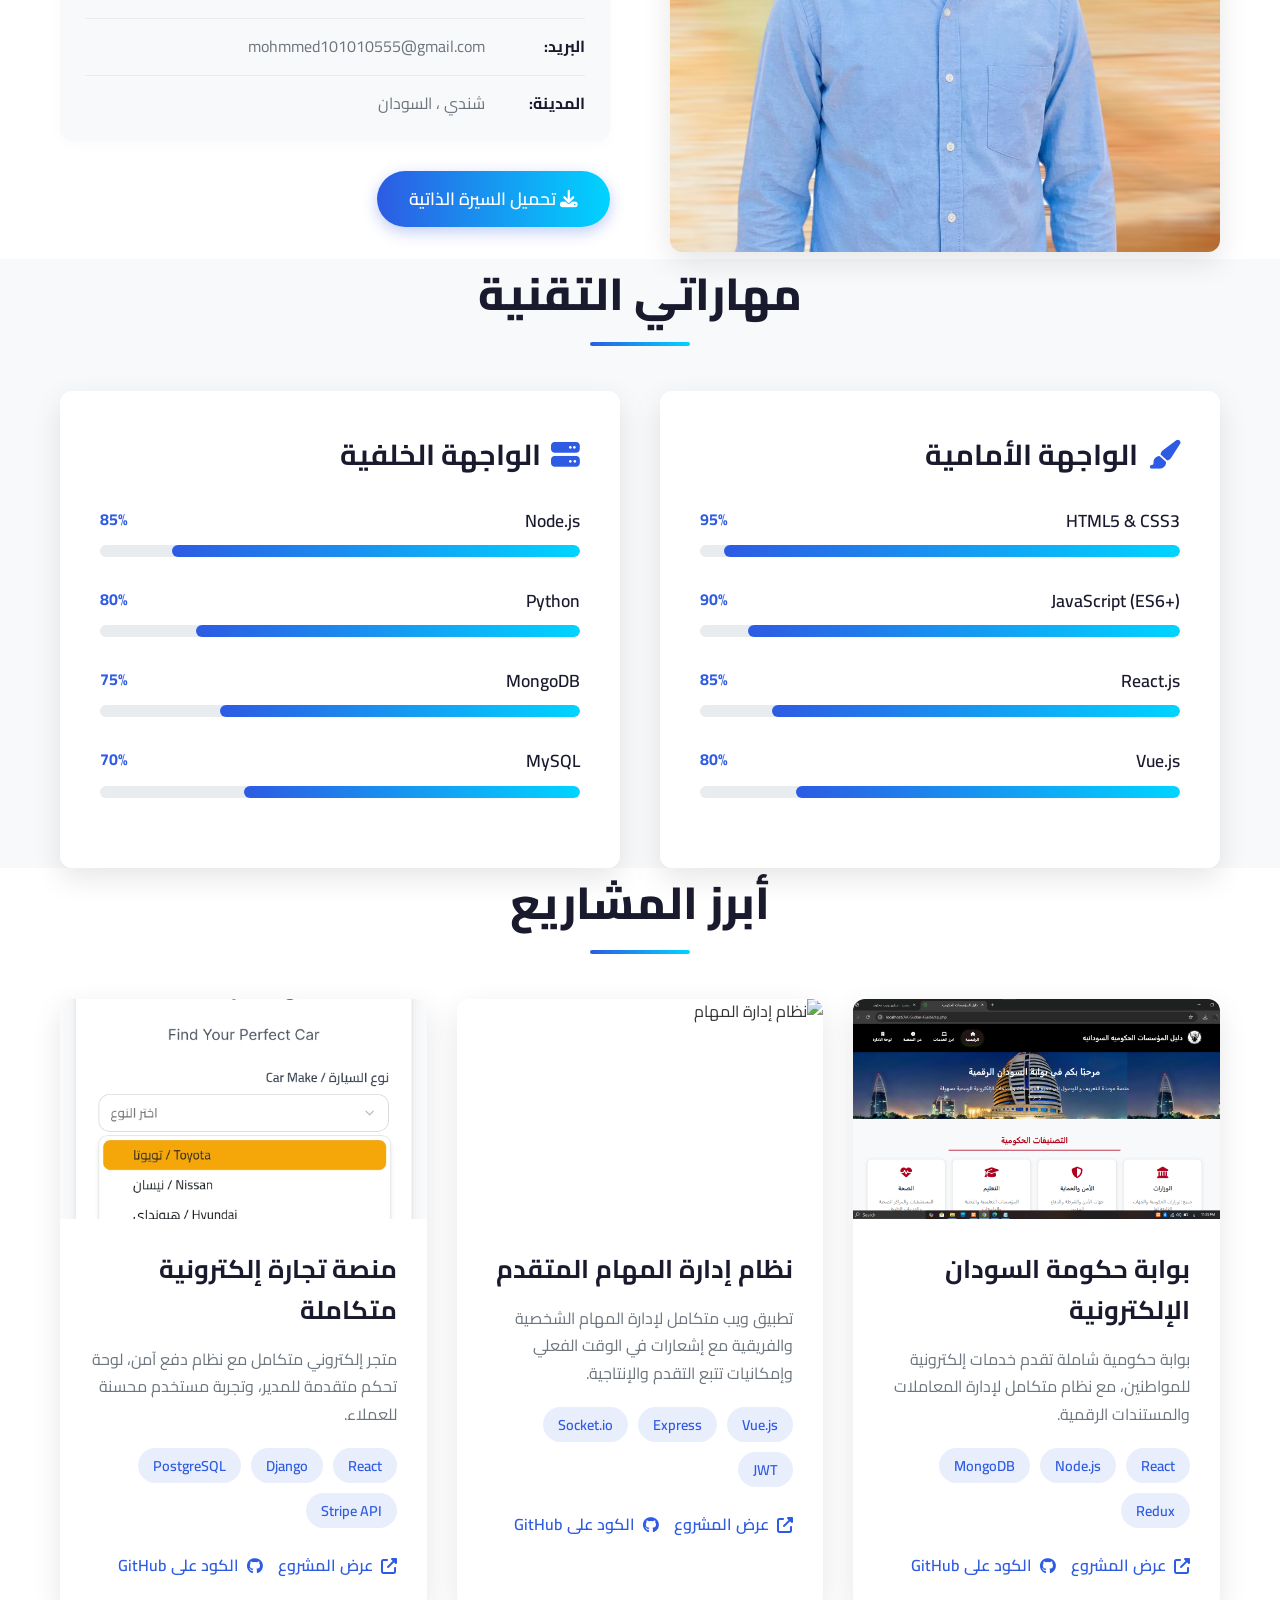
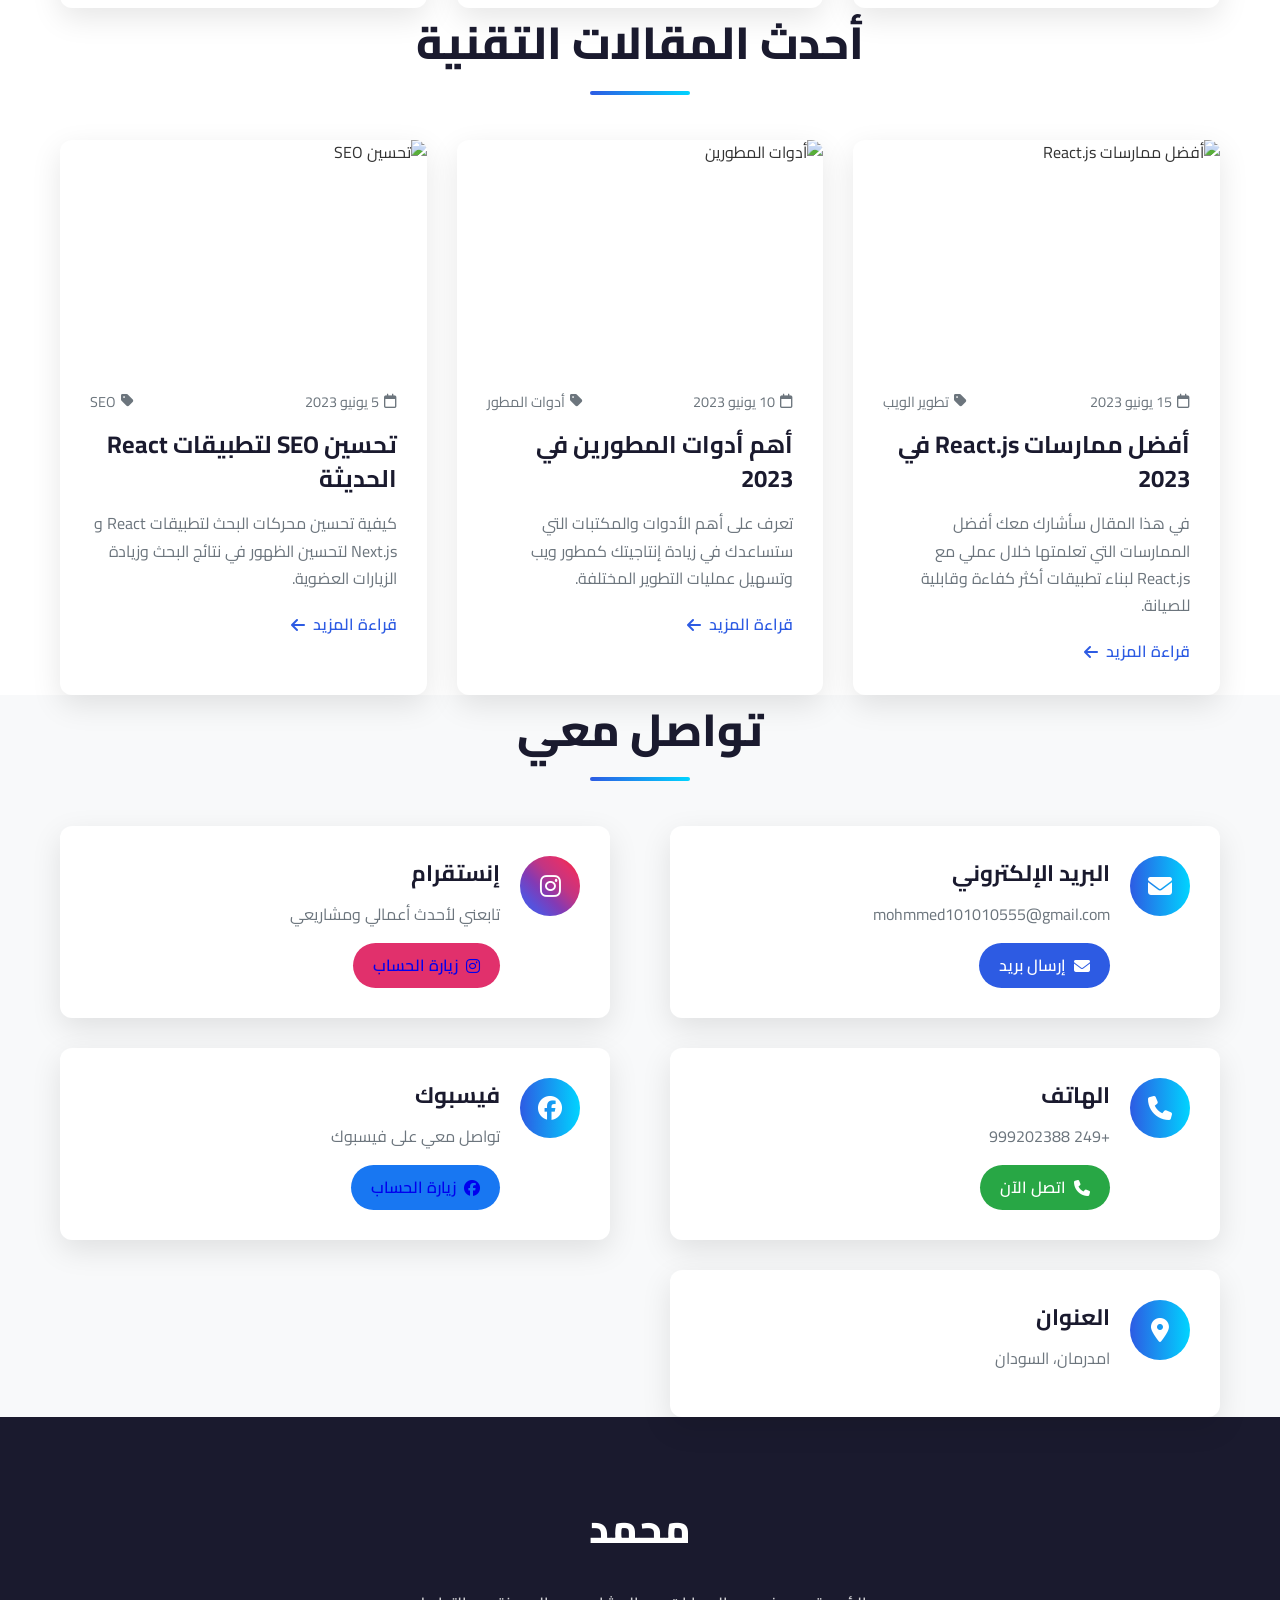
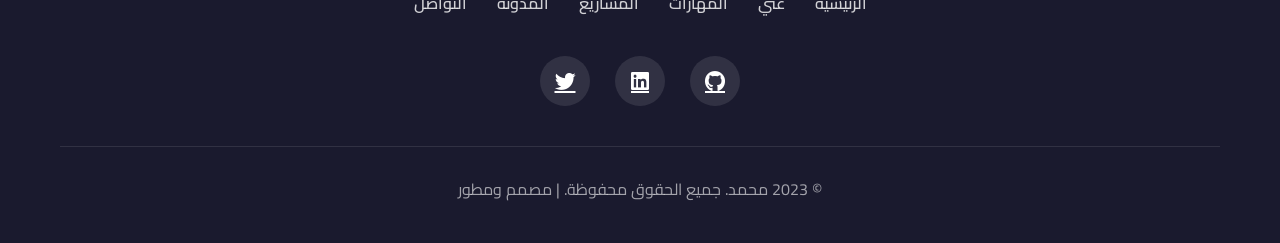
==== commit 46db48bd: "Update index.html" ====
--- a/cv/index.html
+++ b/cv/index.html
@@ -68,7 +68,7 @@
                 <div class="hero-content">
                     <div class="hero-text">
                         <h1 class="hero-title">مرحباً، أنا <span>محمد</span></h1>
-                        <h2 class="hero-subtitle">مطور ويب محترف - خريج تقنية المعلومات</h2>
+                        <h2 class="hero-subtitle">مطور ويب  - خريج تقنية المعلومات</h2>
                         <p class="hero-description">
                             أطور تطبيقات ويب حديثة وسريعة باستخدام أحدث التقنيات. أجمع بين التصميم الجذاب والأداء الممتاز لإنشاء تجارب مستخدم استثنائية. متخصص في تطوير تطبيقات الويب الكاملة (Full Stack) مع التركيز على الحلول المبتكرة.
                         </p>
